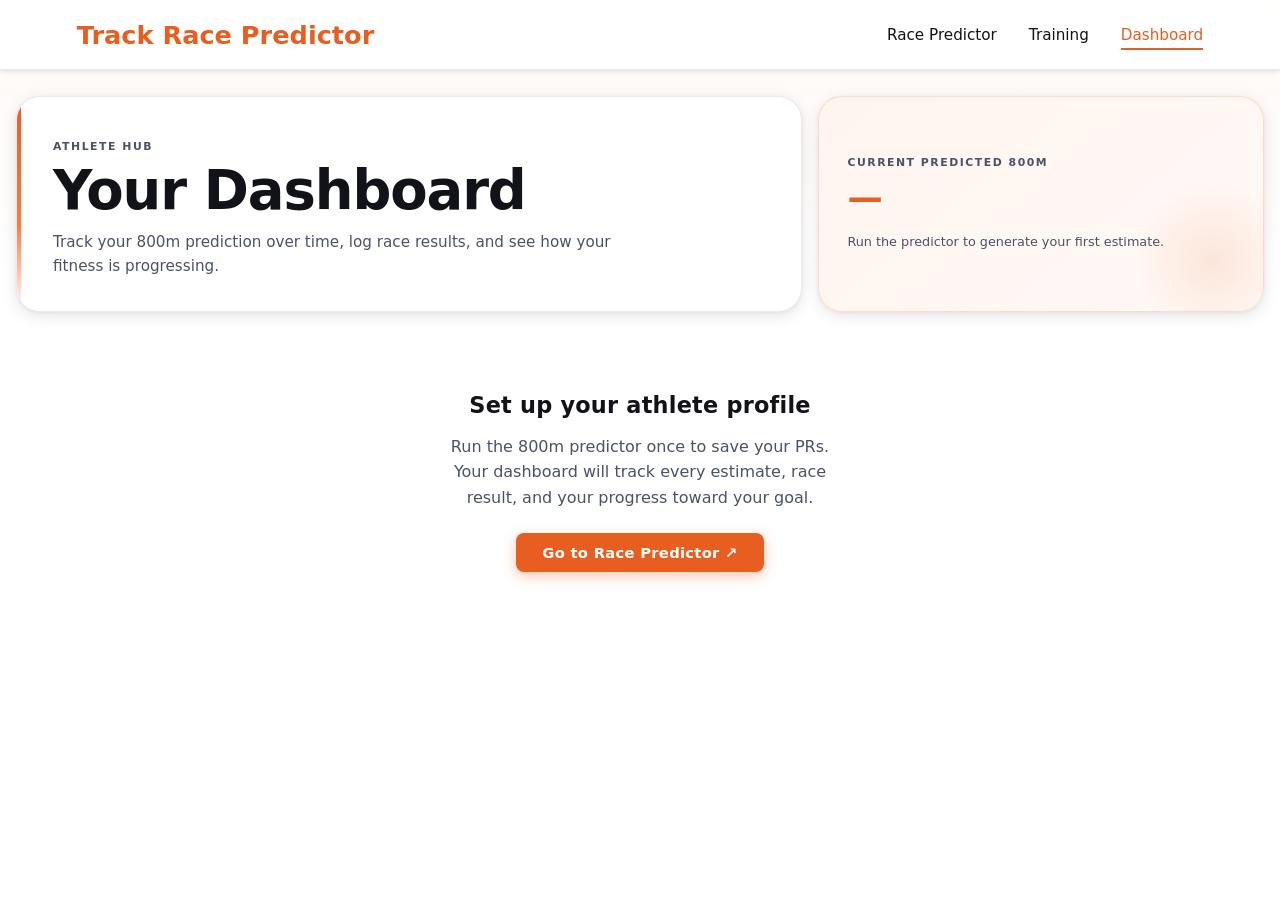
==== dashboard.html @ c1fa745e "Rename dashbord.html to dashboard.html" ====
<!DOCTYPE html>
<html lang="en">
<head>
<meta charset="UTF-8">
<meta name="viewport" content="width=device-width, initial-scale=1.0">
<title>Dashboard — 800m Time Calculator</title>
<link rel="stylesheet" href="styles.css">
<link rel="icon" type="image/png" href="800timecalcfavicon.png">
<script defer src="/_vercel/insights/script.js"></script>
<style>
/* ── Dashboard layout ──────────────────────────────────── */
.dash-grid {
  display: grid;
  grid-template-columns: 1fr 1fr;
  grid-template-rows: auto;
  gap: 16px;
}

.dash-profile-card { grid-column: 1; grid-row: 1; }
.dash-goal-card    { grid-column: 2; grid-row: 1; }
.dash-history-card { grid-column: 1 / -1; grid-row: 2; }
.dash-racelog-card { grid-column: 1 / -1; grid-row: 3; }

@media (max-width: 1100px) {
  .dash-grid { grid-template-columns: 1fr; }
  .dash-profile-card, .dash-goal-card,
  .dash-history-card, .dash-racelog-card {
    grid-column: 1; grid-row: auto;
  }
}

@media (max-width: 640px) {
  .log-form   { grid-template-columns: 1fr; }
  .pr-row     { gap: 8px; }
  .pr-chip    { min-width: 70px; flex: 1 1 calc(50% - 4px); }
}

/* ── Profile chips ─────────────────────────────────────── */
.pr-row {
  display: flex;
  gap: 10px;
  margin-top: 12px;
  flex-wrap: wrap;
}
.pr-chip {
  background: var(--bg-surface);
  border: 1px solid var(--line);
  border-radius: var(--radius-sm);
  padding: 8px 14px;
  display: flex;
  flex-direction: column;
  gap: 2px;
  min-width: 90px;
}
.pr-chip span   { font-size: 0.72rem; color: var(--text-secondary); letter-spacing: 0.04em; text-transform: uppercase; }
.pr-chip strong { font-size: 1.05rem; color: var(--text); letter-spacing: -0.01em; }

/* ── SRR bar ────────────────────────────────────────────── */
.srr-wrap {
  margin-top: 16px;
  padding-top: 14px;
  border-top: 1px solid var(--line);
}
.srr-label-row {
  display: flex;
  justify-content: space-between;
  font-size: 0.72rem;
  color: var(--text-secondary);
  margin-bottom: 6px;
}
.srr-track {
  height: 8px;
  border-radius: 4px;
  background: var(--bg-surface);
  border: 1px solid var(--line);
  position: relative;
  overflow: visible;
}
.srr-dot {
  position: absolute;
  top: 50%;
  transform: translate(-50%, -50%);
  width: 14px;
  height: 14px;
  border-radius: 50%;
  background: var(--accent);
  border: 2px solid #fff;
  box-shadow: 0 0 6px rgba(232,93,32,0.5);
}
.srr-value { margin-top: 8px; font-size: 0.82rem; color: var(--text-secondary); }
.srr-value strong { color: var(--text); }

.band-badge {
  display: inline-block;
  margin-top: 10px;
  padding: 3px 10px;
  border-radius: 20px;
  font-size: 0.73rem;
  font-weight: 700;
  letter-spacing: 0.04em;
}
.band-A { background: rgba(100,200,120,0.15); color: #2d8a4e; border: 1px solid rgba(100,200,120,0.3); }
.band-B { background: rgba(232,93,32,0.12);  color: var(--accent); border: 1px solid rgba(232,93,32,0.25); }
.band-C { background: rgba(100,140,220,0.12); color: #3a6fcf; border: 1px solid rgba(100,140,220,0.25); }
.band-D { background: rgba(160,160,160,0.12); color: #666; border: 1px solid rgba(160,160,160,0.25); }

/* ── Goal card ─────────────────────────────────────────── */
.goal-form { display: flex; gap: 8px; margin-top: 12px; }
.goal-form input {
  flex: 1;
  padding: 9px 12px;
  border: 1px solid var(--line);
  border-radius: var(--radius-sm);
  font-size: 0.92rem;
  font-family: inherit;
  background: var(--bg-surface);
  color: var(--text);
  transition: border-color 150ms;
}
.goal-form input:focus { outline: none; border-color: var(--accent); }

.goal-gap { margin-top: 14px; font-size: 0.88rem; color: var(--text-secondary); }
.goal-gap strong { color: var(--text); font-size: 1.05rem; }

.goal-progress-wrap {
  margin-top: 12px;
  height: 8px;
  background: var(--bg-surface);
  border: 1px solid var(--line);
  border-radius: 4px;
  overflow: hidden;
}
.goal-progress-bar {
  height: 100%;
  background: linear-gradient(90deg, var(--accent), #ffab5e);
  border-radius: 4px;
  transition: width 0.5s ease;
}
.goal-note { margin-top: 7px; font-size: 0.73rem; color: var(--text-secondary); }

/* ── History chart ─────────────────────────────────────── */
.chart-svg { width: 100%; height: auto; display: block; }
.chart-empty {
  text-align: center;
  padding: 40px 20px;
  color: var(--text-secondary);
  font-size: 0.88rem;
}
.chart-empty a { color: var(--accent); text-decoration: none; }
.chart-empty a:hover { text-decoration: underline; }

/* ── Race log ──────────────────────────────────────────── */
.log-form {
  display: grid;
  grid-template-columns: 1fr 1fr 1fr auto;
  gap: 8px;
  margin-bottom: 16px;
  align-items: end;
}
.log-form label {
  display: flex;
  flex-direction: column;
  gap: 4px;
  font-size: 0.8rem;
  color: var(--text-secondary);
}
.log-form input {
  padding: 9px 10px;
  border: 1px solid var(--line);
  border-radius: var(--radius-sm);
  font-size: 0.88rem;
  font-family: inherit;
  background: var(--bg-surface);
  color: var(--text);
  transition: border-color 150ms;
}
.log-form input:focus { outline: none; border-color: var(--accent); }

.log-add-btn {
  padding: 9px 16px;
  background: var(--accent);
  color: #fff;
  border: none;
  border-radius: var(--radius-sm);
  font-size: 0.88rem;
  font-weight: 600;
  cursor: pointer;
  white-space: nowrap;
  transition: background 150ms;
  align-self: end;
}
.log-add-btn:hover { background: var(--accent-light); }

.delta-pos { color: #e85d20; font-weight: 600; }
.delta-neg { color: #2d8a4e; font-weight: 600; }
.log-del-btn {
  background: none;
  border: none;
  color: var(--text-secondary);
  cursor: pointer;
  font-size: 0.9rem;
  padding: 2px 6px;
  border-radius: 4px;
  transition: background 120ms, color 120ms;
}
.log-del-btn:hover { background: rgba(200,0,0,0.08); color: #c0392b; }

/* ── Empty / first-visit state ─────────────────────────── */
.dash-empty {
  text-align: center;
  padding: 60px 20px;
  color: var(--text-secondary);
  grid-column: 1 / -1;
}
.dash-empty h2 { font-size: 1.4rem; margin-bottom: 10px; color: var(--text); }
.dash-empty p  { margin-bottom: 22px; max-width: 380px; margin-left: auto; margin-right: auto; line-height: 1.6; }
.dash-empty a.primary-btn {
  display: inline-block;
  text-decoration: none;
  padding: 11px 26px;
  background: var(--accent);
  color: #fff;
  border-radius: var(--radius-sm);
  font-weight: 700;
  font-size: 0.92rem;
  transition: background 150ms;
}
.dash-empty a.primary-btn:hover { background: var(--accent-light); }
</style>
</head>

<body>
<header class="header">
  <a href="index.html" class="logo">Track Race Predictor</a>
  <nav class="navbar">
    <a href="index.html">Race Predictor</a>
    <a href="training.html">Training</a>
    <a href="dashboard.html" class="active">Dashboard</a>
  </nav>
</header>

<div class="page-shell">

<header class="hero">
  <div class="hero-copy">
    <p class="eyebrow">Athlete Hub</p>
    <h1>Your Dashboard</h1>
    <p class="hero-subtitle">
      Track your 800m prediction over time, log race results, and see how your fitness is progressing.
    </p>
  </div>
  <div class="hero-stat-card">
    <span class="stat-label">Current Predicted 800m</span>
    <strong id="heroLatest">—</strong>
    <p id="heroSub" style="font-size:0.8rem;color:var(--text-secondary);margin:4px 0 0">
      Run the predictor to generate your first estimate.
    </p>
  </div>
</header>

<main id="dashMain" class="dash-grid">
  <!-- populated by JS -->
</main>

</div>

<script src="script.js"></script>
<script>
"use strict";

const BAND_META = {
  A: { label: "Band A — Elite",        desc: "Sub-2:00 range. National/international level.",   cls: "band-A" },
  B: { label: "Band B — Sub-Elite",    desc: "2:00–2:10 range. High-level collegiate or club.", cls: "band-B" },
  C: { label: "Band C — Competitive",  desc: "2:10–2:20 range. Strong club athlete.",           cls: "band-C" },
  D: { label: "Band D — Developing",   desc: "2:20+ range. Building aerobic base and speed.",  cls: "band-D" },
};

function loadStorage() {
  const safe = (key, fallback) => {
    try { return JSON.parse(localStorage.getItem(key)) ?? fallback; } catch (_) { return fallback; }
  };
  return {
    profile : safe("athleteProfile",    null),
    history : safe("predictionHistory", []),
    raceLog : safe("raceLog",           []),
    goal    : safe("athleteGoal",       null),
  };
}

function saveRaceLog(log) {
  try { localStorage.setItem("raceLog", JSON.stringify(log)); } catch (_) {}
}

function saveGoal(goal) {
  try { localStorage.setItem("athleteGoal", JSON.stringify(goal)); } catch (_) {}
}

function fmtTime(sec) {
  if (!sec || isNaN(sec)) return "—";
  const m = Math.floor(sec / 60);
  const s = (sec % 60).toFixed(2).padStart(5, "0");
  return `${m}:${s}`;
}

function fmtDate(ts) {
  return new Date(ts).toLocaleDateString(undefined, { month: "short", day: "numeric", year: "numeric" });
}

function parseTimeStr(str) {
  if (!str || !str.trim()) return null;
  const parts = str.trim().split(":");
  const t = parts.length === 2 ? Number(parts[0]) * 60 + Number(parts[1]) : Number(str);
  return isNaN(t) || t <= 0 ? null : t;
}

/* ── Hero ──────────────────────────────────────────────── */
function renderHero(history) {
  const heroLatest = document.getElementById("heroLatest");
  const heroSub    = document.getElementById("heroSub");
  if (!history.length) return;
  const latest = history[history.length - 1];
  if (heroLatest) heroLatest.textContent = fmtTime(latest.predicted);
  if (heroSub) {
    const prev = history.length > 1 ? history[history.length - 2].predicted : null;
    if (prev) {
      const delta = latest.predicted - prev;
      const sign  = delta < 0 ? "▼" : "▲";
      const color = delta < 0 ? "#2d8a4e" : "#e85d20";
      heroSub.innerHTML = `<span style="color:${color}">${sign} ${Math.abs(delta).toFixed(2)}s vs previous estimate</span>`;
    } else {
      heroSub.textContent = `Last updated ${fmtDate(latest.date)}`;
    }
  }
}

/* ── Profile card ──────────────────────────────────────── */
function renderProfileCard(profile) {
  const profileNames = { speed: "Speed / Sprinter", balanced: "800m Specialist", endurance: "Miler / Endurance" };
  const srr = (profile.t400 && profile.t1600)
    ? ((400 / profile.t400) / (1600 / profile.t1600)).toFixed(3)
    : null;
  const h  = JSON.parse(localStorage.getItem("predictionHistory") || "[]");
  const bm = h.length ? BAND_META[h[h.length - 1].band] : null;

  const srrNum   = srr ? parseFloat(srr) : null;
  const srrPct   = srrNum ? Math.max(0, Math.min(100, (srrNum - 1.30) / 0.40 * 100)) : 50;
  const srrInterp = srrNum
    ? srrNum >= 1.58
      ? "Speed-dominant — more aerobic work will unlock your 800m ceiling."
      : srrNum <= 1.47
        ? "Aerobic-dominant — focused speed work at R-pace will sharpen your kick."
        : "Well-balanced 800m profile — maintain both systems."
    : "";

  return `
  <div class="card dash-profile-card">
    <div class="section-heading">
      <h2>Athlete Profile</h2>
      <a href="index.html" style="font-size:0.78rem;color:var(--accent);text-decoration:none;margin-left:auto">Update PRs ↗</a>
    </div>
    <div class="pr-row">
      <div class="pr-chip"><span>400m PR</span><strong>${profile.t400 ? fmtTime(profile.t400) : "—"}</strong></div>
      <div class="pr-chip"><span>1600m PR</span><strong>${profile.t1600 ? fmtTime(profile.t1600) : "—"}</strong></div>
      <div class="pr-chip"><span>800m PR</span><strong>${profile.t800 ? fmtTime(profile.t800) : "—"}</strong></div>
      <div class="pr-chip"><span>Profile</span><strong style="font-size:0.82rem">${profileNames[profile.profile] ?? "—"}</strong></div>
    </div>
    ${srr ? `
    <div class="srr-wrap">
      <div class="srr-label-row">
        <span>Sprinter (1.30)</span>
        <span>SRR: ${srr}</span>
        <span>Miler (1.70)</span>
      </div>
      <div class="srr-track"><div class="srr-dot" style="left:${srrPct.toFixed(1)}%"></div></div>
      <p class="srr-value">${srrInterp}</p>
    </div>` : ""}
    ${bm ? `<span class="band-badge ${bm.cls}">${bm.label}</span>
            <span style="font-size:0.78rem;color:var(--text-secondary);margin-left:8px">${bm.desc}</span>` : ""}
  </div>`;
}

/* ── Goal card ─────────────────────────────────────────── */
function renderGoalCard(goal, history) {
  const latestPred = history.length ? history[history.length - 1].predicted : null;
  const firstPred  = history.length > 1 ? history[0].predicted : latestPred;
  const goalSec    = goal ? goal.goalTime : null;

  let progressPct = 0;
  let gapStr = "";
  if (goalSec && latestPred) {
    const gap = latestPred - goalSec;
    gapStr = gap > 0
      ? `${gap.toFixed(2)}s above goal`
      : `${Math.abs(gap).toFixed(2)}s under goal — you're there!`;
    if (firstPred && firstPred > goalSec) {
      progressPct = Math.max(0, Math.min(100, (firstPred - latestPred) / (firstPred - goalSec) * 100));
    }
  }

  return `
  <div class="card dash-goal-card">
    <div class="section-heading"><h2>Goal Time</h2></div>
    <div class="goal-form">
      <input id="goalInput" type="text" placeholder="e.g. 1:55.0" value="${goalSec ? fmtTime(goalSec) : ""}">
      <button class="log-add-btn" id="goalSaveBtn">Save</button>
    </div>
    <div class="goal-gap">
      Gap: <strong>${goalSec && latestPred ? gapStr : "Set a goal to track your progress."}</strong>
    </div>
    ${goalSec && latestPred ? `
    <div class="goal-progress-wrap">
      <div class="goal-progress-bar" style="width:${progressPct.toFixed(1)}%"></div>
    </div>
    <p class="goal-note">${progressPct.toFixed(0)}% of the gap closed since first estimate.</p>` : ""}
  </div>`;
}

/* ── History chart ─────────────────────────────────────── */
function renderHistoryChart(history, goal) {
  if (!history.length) {
    return `
    <div class="card dash-history-card">
      <div class="section-heading"><h2>Prediction History</h2></div>
      <div class="chart-empty">
        No history yet. <a href="index.html">Run the predictor</a> to start tracking your progress.
      </div>
    </div>`;
  }

  const W = 620, H = 190, PX = 52, PY = 18, usableW = W - PX * 2, usableH = H - PY * 2;
  const vals   = history.map(h => h.predicted);
  const minVal = Math.min(...vals) - 2;
  const maxVal = Math.max(...vals) + 2;
  const range  = maxVal - minVal || 4;
  const goalSec = goal ? goal.goalTime : null;

  const cx = i => PX + usableW * (i / Math.max(history.length - 1, 1));
  const cy = v => PY + usableH - usableH * ((v - minVal) / range);

  const pts = history.map((h, i) => `${cx(i).toFixed(1)},${cy(h.predicted).toFixed(1)}`).join(" ");

  const areaPath = history.length > 1
    ? `M ${cx(0).toFixed(1)},${(PY + usableH).toFixed(1)} ` +
      history.map((h, i) => `L ${cx(i).toFixed(1)},${cy(h.predicted).toFixed(1)}`).join(" ") +
      ` L ${cx(history.length - 1).toFixed(1)},${(PY + usableH).toFixed(1)} Z`
    : "";

  const goalY = goalSec ? cy(goalSec) : null;
  const goalLine = goalY && goalY > PY && goalY < PY + usableH
    ? `<line x1="${PX}" y1="${goalY.toFixed(1)}" x2="${PX + usableW}" y2="${goalY.toFixed(1)}"
           stroke="rgba(100,200,120,0.65)" stroke-width="1.5" stroke-dasharray="6 4"/>
       <text x="${PX + usableW + 4}" y="${(goalY + 4).toFixed(1)}" font-size="9"
             fill="rgba(100,200,120,0.8)" font-family="Bahnschrift,sans-serif">Goal</text>`
    : "";

  const indices = [...new Set([0, Math.floor((history.length - 1) / 2), history.length - 1])];
  const xLabels = indices.map(i => `
    <text x="${cx(i).toFixed(1)}" y="${H - 2}" text-anchor="middle" font-size="8.5"
          fill="rgba(100,100,100,0.55)" font-family="sans-serif">${fmtDate(history[i].date)}</text>`).join("");

  const yLabels = [0, 0.5, 1].map(f => {
    const v = minVal + range * f;
    return `<text x="${PX - 4}" y="${(cy(v) + 3).toFixed(1)}" text-anchor="end" font-size="8.5"
                  fill="rgba(100,100,100,0.55)" font-family="sans-serif">${fmtTime(v)}</text>`;
  }).join("");

  const dots = history.map((h, i) => {
    const c = { A: "#2d8a4e", B: "#e85d20", C: "#3a6fcf", D: "#888" }[h.band] ?? "#e85d20";
    return `<circle cx="${cx(i).toFixed(1)}" cy="${cy(h.predicted).toFixed(1)}" r="5"
                    fill="${c}" stroke="#fff" stroke-width="1.5"/>`;
  }).join("");

  return `
  <div class="card dash-history-card">
    <div class="section-heading">
      <h2>Prediction History</h2>
      <span style="font-size:0.75rem;color:var(--text-secondary);margin-left:auto">
        ${history.length} estimate${history.length !== 1 ? "s" : ""}
      </span>
    </div>
    <svg class="chart-svg" viewBox="0 0 ${W} ${H}">
      <defs>
        <linearGradient id="histFill" x1="0%" y1="0%" x2="0%" y2="100%">
          <stop offset="0%"   stop-color="#e85d20" stop-opacity="0.18"/>
          <stop offset="100%" stop-color="#e85d20" stop-opacity="0.02"/>
        </linearGradient>
      </defs>
      ${yLabels}
      ${xLabels}
      ${areaPath ? `<path d="${areaPath}" fill="url(#histFill)"/>` : ""}
      <polyline points="${pts}" fill="none" stroke="var(--accent)" stroke-width="2.5" stroke-linejoin="round"/>
      ${goalLine}
      ${dots}
    </svg>
    <p style="font-size:0.74rem;color:var(--text-secondary);margin-top:6px">
      Dots colored by band:
      <span style="color:#2d8a4e">■ Elite</span>
      <span style="color:#e85d20;margin-left:6px">■ Sub-elite</span>
      <span style="color:#3a6fcf;margin-left:6px">■ Competitive</span>
      <span style="color:#888;margin-left:6px">■ Developing</span>
    </p>
  </div>`;
}

/* ── Race log ──────────────────────────────────────────── */
function renderRaceLog(raceLog, history) {
  const rows = [...raceLog].sort((a, b) => b.date - a.date).map(entry => {
    let delta = null;
    if (history.length) {
      const closest = history.reduce((best, h) =>
        Math.abs(h.date - entry.date) < Math.abs(best.date - entry.date) ? h : best
      );
      if (Math.abs(closest.date - entry.date) < 30 * 24 * 3600 * 1000) {
        delta = entry.time - closest.predicted;
      }
    }
    const origIdx  = raceLog.indexOf(entry);
    const deltaStr = delta !== null
      ? `<span class="${delta > 0 ? "delta-pos" : "delta-neg"}">${delta > 0 ? "+" : ""}${delta.toFixed(2)}s</span>`
      : "—";
    return `<tr>
      <td>${fmtDate(entry.date)}</td>
      <td>${fmtTime(entry.time)}</td>
      <td>${entry.venue || "—"}</td>
      <td>${deltaStr}</td>
      <td><button class="log-del-btn" data-idx="${origIdx}" title="Delete entry">✕</button></td>
    </tr>`;
  }).join("");

  return `
  <div class="card dash-racelog-card">
    <div class="section-heading"><h2>Race Log</h2></div>
    <div class="log-form">
      <label>Date<input id="logDate" type="date" value="${new Date().toISOString().slice(0,10)}"></label>
      <label>Finish Time<input id="logTime" type="text" placeholder="e.g. 1:58.4"></label>
      <label>Venue / Meet<input id="logVenue" type="text" placeholder="optional"></label>
      <button class="log-add-btn" id="logAddBtn">+ Add Race</button>
    </div>
    <div class="table-inner">
      <table>
        <thead><tr><th>Date</th><th>Time</th><th>Venue</th><th>vs Prediction</th><th></th></tr></thead>
        <tbody id="logBody">
          ${rows || `<tr><td colspan="5" style="text-align:center;padding:18px;color:var(--text-secondary);font-size:0.88rem">No races logged yet — add your first result above.</td></tr>`}
        </tbody>
      </table>
    </div>
    <p style="font-size:0.74rem;color:var(--text-secondary);margin-top:10px">
      "vs Prediction" compares your actual finish to the nearest saved estimate within 30 days.
      <span style="color:#2d8a4e">Green = faster</span> than predicted,
      <span style="color:#e85d20">orange = slower</span>.
    </p>
  </div>`;
}

/* ── Main render ───────────────────────────────────────── */
function renderDashboard() {
  const { profile, history, raceLog, goal } = loadStorage();
  const main = document.getElementById("dashMain");
  if (!main) return;

  if (!profile && !history.length) {
    main.innerHTML = `
      <div class="dash-empty">
        <h2>Set up your athlete profile</h2>
        <p>Run the 800m predictor once to save your PRs. Your dashboard will track every estimate, race result, and your progress toward your goal.</p>
        <a href="index.html" class="primary-btn">Go to Race Predictor ↗</a>
      </div>`;
    return;
  }

  renderHero(history);

  const parts = [];
  if (profile) parts.push(renderProfileCard(profile));
  parts.push(renderGoalCard(goal, history));
  parts.push(renderHistoryChart(history, goal));
  parts.push(renderRaceLog(raceLog, history));
  main.innerHTML = parts.join("");

  document.getElementById("goalSaveBtn")?.addEventListener("click", () => {
    const t = parseTimeStr(document.getElementById("goalInput")?.value);
    if (!t || t < 60 || t > 400) { alert("Enter a valid goal time, e.g. 1:55.0"); return; }
    saveGoal({ goalTime: t, setAt: Date.now() });
    renderDashboard();
  });

  document.getElementById("logAddBtn")?.addEventListener("click", () => {
    const t = parseTimeStr(document.getElementById("logTime")?.value);
    if (!t || t < 60 || t > 400) { alert("Enter a valid finish time, e.g. 1:58.4"); return; }
    const { raceLog: log } = loadStorage();
    const dateStr = document.getElementById("logDate")?.value;
    log.push({
      date  : dateStr ? new Date(dateStr).getTime() : Date.now(),
      time  : t,
      venue : document.getElementById("logVenue")?.value?.trim() || "",
    });
    saveRaceLog(log);
    renderDashboard();
  });

  document.querySelectorAll(".log-del-btn").forEach(btn => {
    btn.addEventListener("click", () => {
      const { raceLog: log } = loadStorage();
      log.splice(parseInt(btn.dataset.idx, 10), 1);
      saveRaceLog(log);
      renderDashboard();
    });
  });
}

document.addEventListener("DOMContentLoaded", renderDashboard);
</script>
</body>
</html>
---- styles.css ----
/* ═══════════════════════════════════════════════════════════
   800m Race Strategy Simulator — styles.css
   White background · orange track · light fatigue graph
═══════════════════════════════════════════════════════════ */

:root {
  --bg-base:      #ffffff;
  --bg-surface:   #f8f8f8;
  --bg-raised:    #f2f3f5;
  --bg-elevated:  #eaedf0;

  --line:         rgba(0, 0, 0, 0.08);
  --line-strong:  rgba(0, 0, 0, 0.14);

  --text:           #111318;
  --text-secondary: #4a5266;
  --text-dim:       #8a93a8;

  --accent:       #e85d20;
  --accent-light: #ff7a40;
  --accent-glow:  rgba(232, 93, 32, 0.15);
  --accent-soft:  rgba(232, 93, 32, 0.08);

  /* Graph colours — kept as original teal/blue */
  --graph-teal:   #2ef2c1;
  --graph-blue:   #56a8ff;

  --accent-2:     #56a8ff;

  --positive:     #059669;
  --warning:      #d97706;
  --danger:       #dc2626;

  --shadow-sm:  0 1px 4px rgba(0,0,0,0.08), 0 2px 8px rgba(0,0,0,0.05);
  --shadow-md:  0 4px 16px rgba(0,0,0,0.10), 0 1px 4px rgba(0,0,0,0.06);
  --shadow-lg:  0 16px 48px rgba(0,0,0,0.14), 0 4px 12px rgba(0,0,0,0.08);

  --radius-xl: 24px;
  --radius-lg: 18px;
  --radius-md: 12px;
  --radius-sm: 8px;
}

* { box-sizing: border-box; }
html { scroll-behavior: smooth; }

/* ═══════════════════════════════════════
   NAVBAR
═══════════════════════════════════════ */

.header {
  position: fixed;
  top: 0;
  left: 0;
  width: 100%;
  padding: 1.2rem 6%;
  background: rgba(255, 255, 255, 0.9);
  backdrop-filter: blur(10px);
  border-bottom: 1px solid var(--line);
  box-shadow: var(--shadow-sm);

  display: flex;
  justify-content: space-between;
  align-items: center;

  z-index: 2000;
}

/* Logo */
.logo {
  font-size: 1.6rem;
  font-weight: 700;
  color: var(--accent);
  text-decoration: none;
  transition: 0.2s ease;
}

.logo:hover {
  color: var(--accent-light);
}

/* Nav links */
.navbar {
  display: flex;
  gap: 2rem;
}

.navbar a {
  color: var(--text);
  font-weight: 500;
  font-size: 0.95rem;
  text-decoration: none;
  position: relative;
  padding: 0.4rem 0;
  transition: 0.2s ease;
}

/* Underline animation */
.navbar a::after {
  content: '';
  position: absolute;
  bottom: 0;
  left: 0;
  width: 0;
  height: 2px;
  background: var(--accent);
  transition: width 0.25s ease;
}

.navbar a:hover::after,
.navbar a.active::after {
  width: 100%;
}

/* Active link */
.navbar a.active {
  color: var(--accent);
}

body {
  margin: 0;
  min-height: 100vh;
  font-family: "Aptos", "Segoe UI Variable", "Segoe UI", system-ui, sans-serif;
  color: var(--text);
  background: var(--bg-base);
}

body::before {
  content: "";
  position: fixed;
  top: 0; left: 0; right: 0;
  height: 280px;
  pointer-events: none;
  background: linear-gradient(180deg, rgba(232,93,32,0.04) 0%, transparent 100%);
  z-index: 0;
}

.page-shell {
  position: relative;
  z-index: 1;
  width: min(1320px, calc(100% - 32px));
  margin: 0 auto;
  padding: 6rem 0 60px;
}

/* ═══════════════════════════════════════
   TYPOGRAPHY
═══════════════════════════════════════ */
h1, h2, h3, h4 {
  font-family: "Bahnschrift", "Aptos", system-ui, sans-serif;
  font-weight: 600;
}

h1 {
  margin: 8px 0 12px;
  font-size: clamp(2rem, 4.5vw, 3.4rem);
  line-height: 1.0;
  letter-spacing: -0.02em;
  color: var(--text);
}

h2 { margin: 0; font-size: 1.05rem; letter-spacing: 0.01em; color: var(--text); }

.eyebrow,
.tile-label,
.stat-label,
.metric-pill span,
.lap-pill span {
  font-size: 0.68rem;
  font-weight: 600;
  text-transform: uppercase;
  letter-spacing: 0.14em;
  color: var(--text-secondary);
}

/* ═══════════════════════════════════════
   HERO
═══════════════════════════════════════ */
.hero {
  display: grid;
  grid-template-columns: 1.5fr 0.85fr;
  gap: 16px;
  align-items: stretch;
  margin-bottom: 20px;
}

.hero-copy,
.hero-stat-card,
.card {
  border: 1px solid var(--line);
  box-shadow: var(--shadow-md);
}

.hero-copy {
  padding: 32px 36px;
  border-radius: var(--radius-xl);
  background: var(--bg-base);
  position: relative;
  overflow: hidden;
}

.hero-copy::after {
  content: "";
  position: absolute;
  top: 0; left: 0;
  width: 4px; height: 100%;
  background: linear-gradient(180deg, var(--accent), var(--accent-light) 60%, transparent);
  border-radius: 4px 0 0 4px;
}

.hero-subtitle {
  margin: 0;
  color: var(--text-secondary);
  line-height: 1.6;
  font-size: 0.95rem;
  max-width: 560px;
}

.hero-stat-card {
  padding: 28px;
  border-radius: var(--radius-xl);
  background: linear-gradient(140deg, #fff5f0, #fff9f5);
  display: flex;
  flex-direction: column;
  justify-content: center;
  position: relative;
  overflow: hidden;
  border-color: rgba(232,93,32,0.18);
}

.hero-stat-card::before {
  content: "";
  position: absolute;
  bottom: -30px; right: -30px;
  width: 160px; height: 160px;
  border-radius: 50%;
  background: radial-gradient(circle, rgba(232,93,32,0.12), transparent 70%);
}

.hero-stat-card strong {
  font-size: 2.2rem;
  margin: 8px 0 10px;
  color: var(--accent);
  letter-spacing: -0.02em;
}

.hero-stat-card p {
  margin: 0;
  color: var(--text-secondary);
  font-size: 0.88rem;
  line-height: 1.5;
}

/* ═══════════════════════════════════════
   CARDS & LAYOUT GRID
═══════════════════════════════════════ */
.layout-grid {
  display: grid;
  grid-template-columns: 340px minmax(0, 1fr);
  grid-template-rows: auto auto auto;
  gap: 16px;
}

.card {
  border-radius: var(--radius-lg);
  background: var(--bg-base);
  padding: 42px;
}

.control-card { grid-column: 1; grid-row: 1; align-self: start; }
.sim-card     { grid-column: 2; grid-row: 1; }
.table-card   { grid-column: 1 / -1; grid-row: 2; }
.model-card   { grid-column: 1; grid-row: 3; }
.graph-card   { grid-column: 2; grid-row: 3; }

.section-heading {
  display: flex;
  align-items: center;
  gap: 10px;
  margin-bottom: 18px;
  padding-bottom: 14px;
  border-bottom: 1px solid var(--line);
}

.section-heading::before {
  content: "";
  display: block;
  width: 3px;
  height: 18px;
  border-radius: 2px;
  background: var(--accent);
  flex-shrink: 0;
}

/* ═══════════════════════════════════════
   FORM
═══════════════════════════════════════ */
.control-form { display: grid; gap: 13px; }

.field { display: grid; gap: 6px; }
.field span { font-size: 0.88rem; color: var(--text); font-weight: 500; }
.field em   { font-style: normal; color: var(--text-dim); font-size: 0.78em; font-weight: 400; }

input, select, button { font: inherit; }

input[type="text"],
select {
  width: 100%;
  border: 1px solid var(--line-strong);
  background: var(--bg-surface);
  color: var(--text);
  border-radius: var(--radius-sm);
  padding: 10px 13px;
  outline: none;
  transition: border-color 160ms, box-shadow 160ms;
  font-size: 0.92rem;
}

select option { background: var(--bg-base); color: var(--text); }

input[type="text"]:focus,
select:focus {
  border-color: var(--accent);
  box-shadow: 0 0 0 3px var(--accent-soft);
}

.button-row { display: flex; gap: 10px; margin-top: 6px; }

.primary-btn,
.ghost-btn {
  border: 0;
  border-radius: var(--radius-sm);
  padding: 11px 18px;
  cursor: pointer;
  font-weight: 600;
  font-size: 0.9rem;
  transition: transform 140ms, box-shadow 140ms;
}

.primary-btn {
  flex: 1;
  color: #fff;
  background: linear-gradient(135deg, var(--accent) 0%, var(--accent-light) 100%);
  box-shadow: 0 4px 14px rgba(232,93,32,0.35);
  letter-spacing: 0.02em;
}

.primary-btn:hover {
  transform: translateY(-1px);
  box-shadow: 0 6px 20px rgba(232,93,32,0.45);
}

.ghost-btn {
  min-width: 88px;
  color: var(--text-secondary);
  background: var(--bg-surface);
  border: 1px solid var(--line-strong);
}

.ghost-btn:hover {
  transform: translateY(-1px);
  color: var(--text);
  border-color: var(--accent);
  background: var(--accent-soft);
}

/* ═══════════════════════════════════════
   SIM METRICS
═══════════════════════════════════════ */
.sim-metrics {
  display: grid;
  grid-template-columns: repeat(4, minmax(0, 1fr));
  gap: 10px;
  margin-bottom: 14px;
}

.metric-pill {
  padding: 11px 13px;
  border-radius: var(--radius-md);
  background: var(--bg-surface);
  border: 1px solid var(--line);
}

.metric-pill strong {
  display: block;
  margin-top: 5px;
  font-size: 1.1rem;
  color: var(--text);
  letter-spacing: -0.01em;
}

/* ═══════════════════════════════════════
   TRACK — dark stadium backdrop
═══════════════════════════════════════ */
.track-wrap {
  position: relative;
  overflow: hidden;
  padding: 10px;
  border-radius: var(--radius-md);
  background: #ffffff;
  border: 1px solid rgba(200, 121, 60, 0.11);
  box-shadow: inset 0 1px 6px rgba(0,0,0,0.35), 0 4px 20px #c94a10(0,0,0,0.18);
}

.track-svg { width: 100%; height: auto; display: block; }

/* Dark stadium backdrop */
.track-backdrop { fill: #ffffff; }

/* Orange gradient lane */
.track-lane {
  fill: none;
  stroke: url(#trackGlow);
  stroke-width: 42;
  stroke-linecap: round;
  stroke-linejoin: round;
  opacity: 0.88;
  filter: drop-shadow(0 0 10px rgba(220,100,30,0.25));
}

/* Split markers */
.split-marker  { cursor: default; }
.split-label   { pointer-events: none; transition: opacity 200ms ease; }
.marker-group  { cursor: default; }
.marker-bg     { transition: opacity 200ms ease; }

/* Runner — white with deep orange stroke, legible on orange lane */
.runner-dot {
  fill: #ffffff;
  stroke: #c94a10;
  stroke-width: 4.5;
  filter: drop-shadow(0 0 8px rgba(200,70,16,0.7));
}

.runner-pulse {
  fill: none;
  stroke: rgba(200,80,20,0.30);
  stroke-width: 1.5;
}

/* ═══════════════════════════════════════
   LAP STRIP
═══════════════════════════════════════ */
.lap-strip {
  display: grid;
  grid-template-columns: repeat(3, 1fr);
  gap: 10px;
  margin-top: 12px;
}

.lap-pill {
  padding: 10px 13px;
  border-radius: var(--radius-sm);
  background: var(--bg-surface);
  border: 1px solid var(--line);
}

.lap-pill.accent {
  background: linear-gradient(135deg, #fff3ee, #fff8f4);
  border-color: rgba(232,93,32,0.25);
}

.lap-pill strong { display: block; margin-top: 4px; font-size: 1rem; color: var(--text); }

/* ═══════════════════════════════════════
   TABLE
═══════════════════════════════════════ */
.table-inner { overflow-x: auto; }

table { width: 100%; border-collapse: collapse; }

th, td {
  padding: 10px 12px;
  text-align: left;
  border-bottom: 1px solid var(--line);
  font-size: 0.87rem;
  white-space: nowrap;
}

th {
  color: var(--text-secondary);
  font-size: 0.72rem;
  font-weight: 600;
  text-transform: uppercase;
  letter-spacing: 0.1em;
  background: var(--bg-surface);
}

th:first-child { border-radius: var(--radius-sm) 0 0 0; }
th:last-child  { border-radius: 0 var(--radius-sm) 0 0; }

tbody tr { transition: background 120ms; }
tbody tr:hover { background: var(--bg-surface); }

tbody tr.active-row { background: rgba(232,93,32,0.05); }
tbody tr.lap-boundary td { border-bottom: 2px solid rgba(0,0,0,0.12); }

/* ═══════════════════════════════════════
   MODEL GRID
═══════════════════════════════════════ */
.model-grid {
  display: grid;
  grid-template-columns: repeat(2, 1fr);
  gap: 11px;
}

.model-tile {
  padding: 16px 15px 13px;
  border-radius: var(--radius-md);
  background: var(--bg-surface);
  border: 1px solid var(--line);
  cursor: pointer;
  display: flex;
  flex-direction: column;
  transition: border-color 160ms, background 160ms, transform 150ms, box-shadow 150ms;
}

.model-tile:hover {
  background: var(--bg-raised);
  border-color: rgba(232,93,32,0.35);
  transform: translateY(-2px);
  box-shadow: 0 6px 18px rgba(232,93,32,0.10);
}

.model-tile.accent {
  background: linear-gradient(140deg, #fff3ee, var(--bg-surface));
  border-color: rgba(232,93,32,0.22);
}

.model-tile.full {
  grid-column: 1 / -1;
}

.model-tile.accent:hover {
  background: linear-gradient(140deg, #ffe8dc, var(--bg-surface));
  border-color: rgba(232,93,32,0.45);
}

.model-tile strong {
  display: block;
  margin: 8px 0 3px;
  font-size: 1.3rem;
  color: var(--text);
  letter-spacing: -0.01em;
}

.ensemble-ci {
  margin: 0 0 3px;
  font-size: 0.85rem;
  color: rgba(232,93,32,0.80);
  font-family: "Courier New", monospace;
  font-weight: 600;
  letter-spacing: 0.02em;
}

.tile-hint {
  margin-top: auto;
  padding-top: 8px;
  font-size: 0.68rem;
  color: var(--text-dim);
  letter-spacing: 0.04em;
  transition: color 160ms;
}

.model-tile:hover .tile-hint { color: var(--accent); }

/* ═══════════════════════════════════════
   MODAL
═══════════════════════════════════════ */
.modal-overlay {
  position: fixed;
  inset: 0;
  z-index: 1000;
  display: flex;
  align-items: center;
  justify-content: center;
  background: rgba(0, 0, 0, 0.40);
  backdrop-filter: blur(6px);
  padding: 20px;
  opacity: 0;
  transition: opacity 220ms ease;
}

.modal-overlay.modal-visible { opacity: 1; }

.modal-box {
  width: min(620px, 100%);
  max-height: 84vh;
  overflow-y: auto;
  background: var(--bg-base);
  border: 1px solid var(--line-strong);
  border-radius: var(--radius-xl);
  padding: 26px 28px 30px;
  box-shadow: var(--shadow-lg);
  transform: translateY(14px);
  transition: transform 220ms ease;
}

.modal-overlay.modal-visible .modal-box { transform: translateY(0); }

.modal-header {
  display: flex;
  align-items: center;
  justify-content: space-between;
  gap: 16px;
  margin-bottom: 16px;
}

.modal-title {
  font-size: 1.3rem;
  margin: 0;
  color: var(--text);
  flex: 1;
}

.modal-close {
  flex-shrink: 0;
  background: var(--bg-surface);
  border: 1px solid var(--line-strong);
  border-radius: 50%;
  width: 30px; height: 30px;
  color: var(--text-secondary);
  font-size: 0.82rem;
  cursor: pointer;
  display: flex; align-items: center; justify-content: center;
  transition: background 140ms, color 140ms, border-color 140ms;
}

.modal-close:hover {
  background: var(--accent-soft);
  border-color: rgba(232,93,32,0.4);
  color: var(--accent);
}

.modal-formula {
  font-family: "Courier New", monospace;
  font-size: 0.82rem;
  color: var(--accent);
  background: var(--accent-soft);
  border: 1px solid rgba(232,93,32,0.18);
  border-radius: var(--radius-sm);
  padding: 10px 14px;
  margin: 0 0 18px;
  letter-spacing: 0.03em;
}

.modal-body {
  font-size: 0.9rem;
  color: var(--text-secondary);
  line-height: 1.72;
}

.modal-body ul { padding-left: 20px; margin: 10px 0; }
.modal-body li { margin-bottom: 6px; }
.modal-body strong { color: var(--text); font-family: "Bahnschrift", "Aptos", sans-serif; }
.modal-body em     { color: var(--accent); font-style: normal; }

/* ═══════════════════════════════════════
   FATIGUE GRAPH — light background
   Original teal/blue lines preserved
═══════════════════════════════════════ */
.fatigue-graph {
  width: 100%;
  height: auto;
  display: block;
  background: #f8fafa;
  border-radius: var(--radius-sm);
  border: 1px solid rgba(0,0,0,0.09);
}

.graph-grid-line { stroke: rgba(0,0,0,0.07); stroke-width: 1; }

/* Fatigue line: original teal */
.graph-line {
  fill: none;
  stroke: #2ef2c1;
  stroke-width: 2.5;
  stroke-linejoin: round;
  stroke-linecap: round;
}

/* Fatigue dots */
.graph-point { fill: #f8fafa; stroke: #2ef2c1; stroke-width: 2; }

.graph-legend {
  display: flex;
  gap: 18px;
  margin-top: 10px;
  font-size: 0.76rem;
  color: var(--text-secondary);
}

.legend-item { display: flex; align-items: center; gap: 6px; }

.accent-dot::before {
  content: "";
  display: inline-block;
  width: 9px; height: 9px;
  border-radius: 50%;
  background: #2ef2c1;
}

.accent2-dot::before {
  content: "";
  display: inline-block;
  width: 9px; height: 3px;
  border-radius: 2px;
  background: #56a8ff;
}

/* ═══════════════════════════════════════
   GRAPH TOOLTIP — light, matches graph
═══════════════════════════════════════ */
.graph-tooltip {
  position: absolute;
  pointer-events: none;
  background: #ffffff;
  border: 1px solid var(--line-strong);
  border-radius: var(--radius-md);
  padding: 10px 14px;
  font-size: 0.8rem;
  color: var(--text);
  white-space: nowrap;
  opacity: 0;
  transform: translateY(4px);
  transition: opacity 130ms ease, transform 130ms ease;
  z-index: 100;
  display: flex;
  flex-direction: column;
  gap: 4px;
  box-shadow: var(--shadow-md);
}

.graph-tooltip.tt-visible { opacity: 1; transform: translateY(0); }

.tt-dist {
  font-size: 0.72rem;
  font-weight: 600;
  color: var(--accent);
  text-transform: uppercase;
  letter-spacing: 0.1em;
  margin-bottom: 2px;
}

.tt-row {
  display: flex;
  gap: 14px;
  justify-content: space-between;
  color: var(--text-secondary);
}

.tt-row strong {
  color: var(--text);
  font-family: "Bahnschrift", sans-serif;
}

/* ═══════════════════════════════════════
   STRATEGY COLOUR THEMES (light-mode safe)
═══════════════════════════════════════ */
body[data-strategy="even"] {
  --accent:      #3b6fe8;
  --accent-light: #6090ff;
  --accent-soft: rgba(59,111,232,0.08);
}
body[data-strategy="negative"] {
  --accent:      #e85d20;
  --accent-light: #ff7a40;
  --accent-soft: rgba(232,93,32,0.08);
}
body[data-strategy="frontLoaded"] {
  --accent:      #c9820a;
  --accent-light: #e8960f;
  --accent-soft: rgba(201,130,10,0.08);
}
body[data-strategy="sitAndKick"] {
  --accent:      #16a34a;
  --accent-light: #22c55e;
  --accent-soft: rgba(22,163,74,0.08);
}

/* ═══════════════════════════════════════
   DISCLAIMER FOOTER
═══════════════════════════════════════ */
.disclaimer {
  margin-top: 48px;
  border-top: 1px solid var(--line);
  padding-top: 32px;
}

.disclaimer-inner { max-width: 100%; }

.disclaimer-grid {
  display: grid;
  grid-template-columns: repeat(2, 1fr);
  gap: 24px 36px;
  margin-bottom: 28px;
}

.disc-block h4 {
  font-size: 0.72rem;
  font-weight: 600;
  text-transform: uppercase;
  letter-spacing: 0.12em;
  color: var(--text-secondary);
  margin: 0 0 8px;
}

.disc-block p {
  font-size: 0.76rem;
  color: var(--text-dim);
  line-height: 1.68;
  margin: 0;
}

.disc-block p strong { font-weight: 600; color: var(--text-secondary); font-family: inherit; }
.disc-block p em     { font-style: italic; }

.disc-bottom {
  border-top: 1px solid var(--line);
  padding-top: 18px;
  display: flex;
  flex-direction: column;
  gap: 5px;
}

.disc-bottom p {
  font-size: 0.72rem;
  color: var(--text-dim);
  margin: 0;
  line-height: 1.5;
}

.disc-refs {
  font-family: "Courier New", monospace;
  font-size: 0.67rem !important;
  opacity: 0.55;
  letter-spacing: 0.02em;
}

/* ═══════════════════════════════════════
   RESPONSIVE
═══════════════════════════════════════ */
@media (max-width: 1100px) {
  .hero { grid-template-columns: 1fr; }
  .layout-grid { grid-template-columns: 1fr; }
  .control-card, .sim-card, .table-card, .model-card, .graph-card {
    grid-column: 1; grid-row: auto;
  }
}

@media (max-width: 860px) {
  .disclaimer-grid { grid-template-columns: 1fr; gap: 20px; }
}

@media (max-width: 640px) {
  .page-shell      { width: calc(100% - 20px); padding-top: 20px; }
  .hero-copy, .hero-stat-card, .card { padding: 18px; }
  .button-row      { flex-direction: column; }
  .sim-metrics     { grid-template-columns: repeat(2, 1fr); }
  .lap-strip       { grid-template-columns: 1fr; }
  .model-grid      { grid-template-columns: 1fr; }
  h1               { font-size: 2rem; }
}
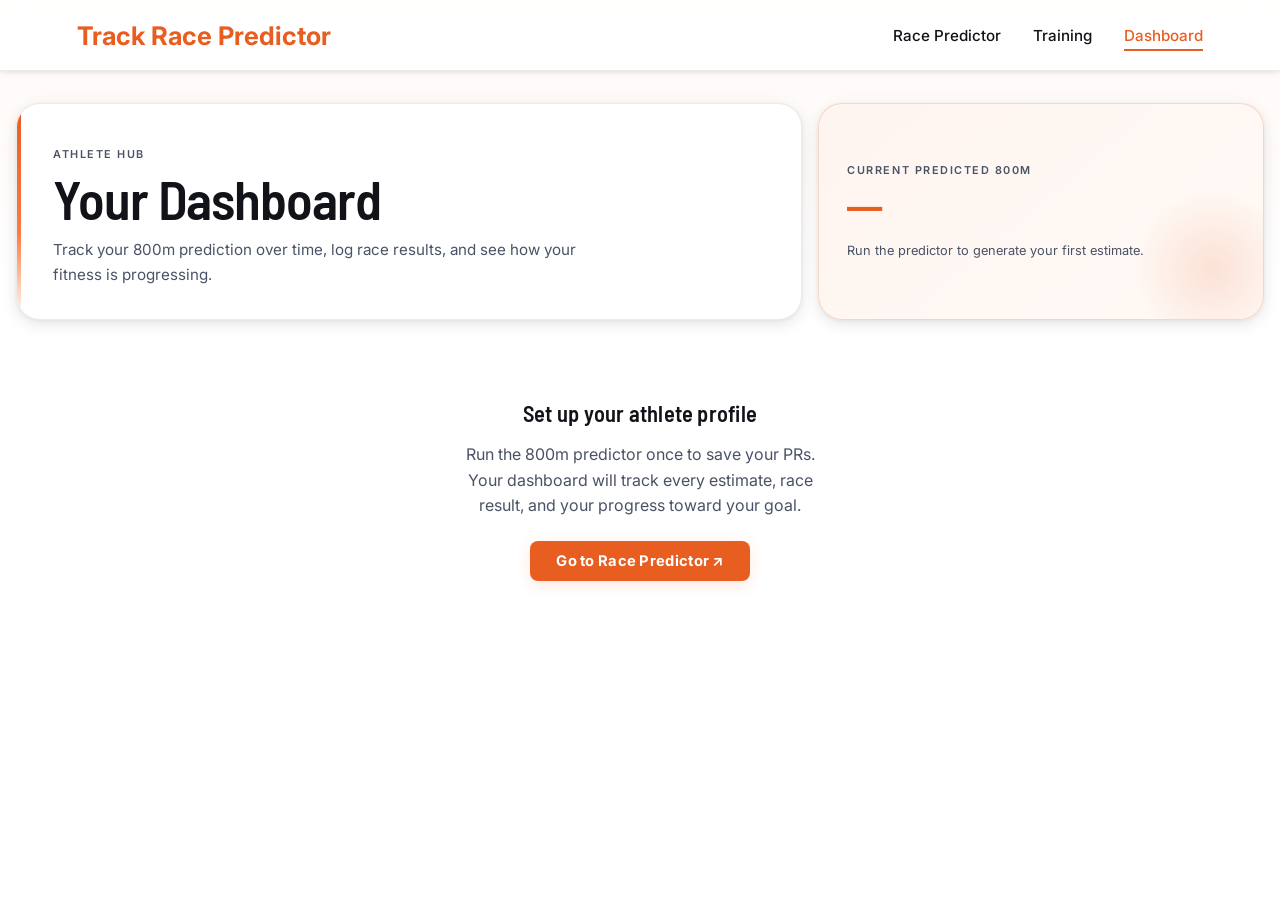
==== commit 59cb12f2: "Audit fixes, UX/functionality/perf upgrades Major bug fixes - Sticky header (was fixed) so the hero " ====
--- a/dashboard.html
+++ b/dashboard.html
@@ -4,229 +4,19 @@
 <meta charset="UTF-8">
 <meta name="viewport" content="width=device-width, initial-scale=1.0">
 <title>Dashboard — 800m Time Calculator</title>
+<meta name="description" content="Track your 800m prediction over time, log race results and measure progress toward your goal time.">
+<meta name="theme-color" content="#e85d20">
+<link rel="preload" href="styles.css" as="style">
+<link rel="preconnect" href="https://fonts.googleapis.com">
+<link rel="preconnect" href="https://fonts.gstatic.com" crossorigin>
+<link rel="stylesheet" href="https://fonts.googleapis.com/css2?family=Inter:wght@400;500;600;700&family=Barlow+Semi+Condensed:wght@600;700&display=swap">
 <link rel="stylesheet" href="styles.css">
-<link rel="icon" type="image/png" href="800timecalcfavicon.png">
+<link rel="stylesheet" href="dashboard.css">
+<link rel="icon" type="image/png" sizes="64x64" href="favicon.png">
+<link rel="apple-touch-icon" href="apple-touch-icon.png">
+<script defer src="models.js"></script>
+<script defer src="dashboard.js"></script>
 <script defer src="/_vercel/insights/script.js"></script>
-<style>
-/* ── Dashboard layout ──────────────────────────────────── */
-.dash-grid {
-  display: grid;
-  grid-template-columns: 1fr 1fr;
-  grid-template-rows: auto;
-  gap: 16px;
-}
-
-.dash-profile-card { grid-column: 1; grid-row: 1; }
-.dash-goal-card    { grid-column: 2; grid-row: 1; }
-.dash-history-card { grid-column: 1 / -1; grid-row: 2; }
-.dash-racelog-card { grid-column: 1 / -1; grid-row: 3; }
-
-@media (max-width: 1100px) {
-  .dash-grid { grid-template-columns: 1fr; }
-  .dash-profile-card, .dash-goal-card,
-  .dash-history-card, .dash-racelog-card {
-    grid-column: 1; grid-row: auto;
-  }
-}
-
-@media (max-width: 640px) {
-  .log-form   { grid-template-columns: 1fr; }
-  .pr-row     { gap: 8px; }
-  .pr-chip    { min-width: 70px; flex: 1 1 calc(50% - 4px); }
-}
-
-/* ── Profile chips ─────────────────────────────────────── */
-.pr-row {
-  display: flex;
-  gap: 10px;
-  margin-top: 12px;
-  flex-wrap: wrap;
-}
-.pr-chip {
-  background: var(--bg-surface);
-  border: 1px solid var(--line);
-  border-radius: var(--radius-sm);
-  padding: 8px 14px;
-  display: flex;
-  flex-direction: column;
-  gap: 2px;
-  min-width: 90px;
-}
-.pr-chip span   { font-size: 0.72rem; color: var(--text-secondary); letter-spacing: 0.04em; text-transform: uppercase; }
-.pr-chip strong { font-size: 1.05rem; color: var(--text); letter-spacing: -0.01em; }
-
-/* ── SRR bar ────────────────────────────────────────────── */
-.srr-wrap {
-  margin-top: 16px;
-  padding-top: 14px;
-  border-top: 1px solid var(--line);
-}
-.srr-label-row {
-  display: flex;
-  justify-content: space-between;
-  font-size: 0.72rem;
-  color: var(--text-secondary);
-  margin-bottom: 6px;
-}
-.srr-track {
-  height: 8px;
-  border-radius: 4px;
-  background: var(--bg-surface);
-  border: 1px solid var(--line);
-  position: relative;
-  overflow: visible;
-}
-.srr-dot {
-  position: absolute;
-  top: 50%;
-  transform: translate(-50%, -50%);
-  width: 14px;
-  height: 14px;
-  border-radius: 50%;
-  background: var(--accent);
-  border: 2px solid #fff;
-  box-shadow: 0 0 6px rgba(232,93,32,0.5);
-}
-.srr-value { margin-top: 8px; font-size: 0.82rem; color: var(--text-secondary); }
-.srr-value strong { color: var(--text); }
-
-.band-badge {
-  display: inline-block;
-  margin-top: 10px;
-  padding: 3px 10px;
-  border-radius: 20px;
-  font-size: 0.73rem;
-  font-weight: 700;
-  letter-spacing: 0.04em;
-}
-.band-A { background: rgba(100,200,120,0.15); color: #2d8a4e; border: 1px solid rgba(100,200,120,0.3); }
-.band-B { background: rgba(232,93,32,0.12);  color: var(--accent); border: 1px solid rgba(232,93,32,0.25); }
-.band-C { background: rgba(100,140,220,0.12); color: #3a6fcf; border: 1px solid rgba(100,140,220,0.25); }
-.band-D { background: rgba(160,160,160,0.12); color: #666; border: 1px solid rgba(160,160,160,0.25); }
-
-/* ── Goal card ─────────────────────────────────────────── */
-.goal-form { display: flex; gap: 8px; margin-top: 12px; }
-.goal-form input {
-  flex: 1;
-  padding: 9px 12px;
-  border: 1px solid var(--line);
-  border-radius: var(--radius-sm);
-  font-size: 0.92rem;
-  font-family: inherit;
-  background: var(--bg-surface);
-  color: var(--text);
-  transition: border-color 150ms;
-}
-.goal-form input:focus { outline: none; border-color: var(--accent); }
-
-.goal-gap { margin-top: 14px; font-size: 0.88rem; color: var(--text-secondary); }
-.goal-gap strong { color: var(--text); font-size: 1.05rem; }
-
-.goal-progress-wrap {
-  margin-top: 12px;
-  height: 8px;
-  background: var(--bg-surface);
-  border: 1px solid var(--line);
-  border-radius: 4px;
-  overflow: hidden;
-}
-.goal-progress-bar {
-  height: 100%;
-  background: linear-gradient(90deg, var(--accent), #ffab5e);
-  border-radius: 4px;
-  transition: width 0.5s ease;
-}
-.goal-note { margin-top: 7px; font-size: 0.73rem; color: var(--text-secondary); }
-
-/* ── History chart ─────────────────────────────────────── */
-.chart-svg { width: 100%; height: auto; display: block; }
-.chart-empty {
-  text-align: center;
-  padding: 40px 20px;
-  color: var(--text-secondary);
-  font-size: 0.88rem;
-}
-.chart-empty a { color: var(--accent); text-decoration: none; }
-.chart-empty a:hover { text-decoration: underline; }
-
-/* ── Race log ──────────────────────────────────────────── */
-.log-form {
-  display: grid;
-  grid-template-columns: 1fr 1fr 1fr auto;
-  gap: 8px;
-  margin-bottom: 16px;
-  align-items: end;
-}
-.log-form label {
-  display: flex;
-  flex-direction: column;
-  gap: 4px;
-  font-size: 0.8rem;
-  color: var(--text-secondary);
-}
-.log-form input {
-  padding: 9px 10px;
-  border: 1px solid var(--line);
-  border-radius: var(--radius-sm);
-  font-size: 0.88rem;
-  font-family: inherit;
-  background: var(--bg-surface);
-  color: var(--text);
-  transition: border-color 150ms;
-}
-.log-form input:focus { outline: none; border-color: var(--accent); }
-
-.log-add-btn {
-  padding: 9px 16px;
-  background: var(--accent);
-  color: #fff;
-  border: none;
-  border-radius: var(--radius-sm);
-  font-size: 0.88rem;
-  font-weight: 600;
-  cursor: pointer;
-  white-space: nowrap;
-  transition: background 150ms;
-  align-self: end;
-}
-.log-add-btn:hover { background: var(--accent-light); }
-
-.delta-pos { color: #e85d20; font-weight: 600; }
-.delta-neg { color: #2d8a4e; font-weight: 600; }
-.log-del-btn {
-  background: none;
-  border: none;
-  color: var(--text-secondary);
-  cursor: pointer;
-  font-size: 0.9rem;
-  padding: 2px 6px;
-  border-radius: 4px;
-  transition: background 120ms, color 120ms;
-}
-.log-del-btn:hover { background: rgba(200,0,0,0.08); color: #c0392b; }
-
-/* ── Empty / first-visit state ─────────────────────────── */
-.dash-empty {
-  text-align: center;
-  padding: 60px 20px;
-  color: var(--text-secondary);
-  grid-column: 1 / -1;
-}
-.dash-empty h2 { font-size: 1.4rem; margin-bottom: 10px; color: var(--text); }
-.dash-empty p  { margin-bottom: 22px; max-width: 380px; margin-left: auto; margin-right: auto; line-height: 1.6; }
-.dash-empty a.primary-btn {
-  display: inline-block;
-  text-decoration: none;
-  padding: 11px 26px;
-  background: var(--accent);
-  color: #fff;
-  border-radius: var(--radius-sm);
-  font-weight: 700;
-  font-size: 0.92rem;
-  transition: background 150ms;
-}
-.dash-empty a.primary-btn:hover { background: var(--accent-light); }
-</style>
 </head>
 
 <body>
@@ -264,351 +54,5 @@
 
 </div>
 
-<script src="script.js"></script>
-<script>
-"use strict";
-
-const BAND_META = {
-  A: { label: "Band A — Elite",        desc: "Sub-2:00 range. National/international level.",   cls: "band-A" },
-  B: { label: "Band B — Sub-Elite",    desc: "2:00–2:10 range. High-level collegiate or club.", cls: "band-B" },
-  C: { label: "Band C — Competitive",  desc: "2:10–2:20 range. Strong club athlete.",           cls: "band-C" },
-  D: { label: "Band D — Developing",   desc: "2:20+ range. Building aerobic base and speed.",  cls: "band-D" },
-};
-
-function loadStorage() {
-  const safe = (key, fallback) => {
-    try { return JSON.parse(localStorage.getItem(key)) ?? fallback; } catch (_) { return fallback; }
-  };
-  return {
-    profile : safe("athleteProfile",    null),
-    history : safe("predictionHistory", []),
-    raceLog : safe("raceLog",           []),
-    goal    : safe("athleteGoal",       null),
-  };
-}
-
-function saveRaceLog(log) {
-  try { localStorage.setItem("raceLog", JSON.stringify(log)); } catch (_) {}
-}
-
-function saveGoal(goal) {
-  try { localStorage.setItem("athleteGoal", JSON.stringify(goal)); } catch (_) {}
-}
-
-function fmtTime(sec) {
-  if (!sec || isNaN(sec)) return "—";
-  const m = Math.floor(sec / 60);
-  const s = (sec % 60).toFixed(2).padStart(5, "0");
-  return `${m}:${s}`;
-}
-
-function fmtDate(ts) {
-  return new Date(ts).toLocaleDateString(undefined, { month: "short", day: "numeric", year: "numeric" });
-}
-
-function parseTimeStr(str) {
-  if (!str || !str.trim()) return null;
-  const parts = str.trim().split(":");
-  const t = parts.length === 2 ? Number(parts[0]) * 60 + Number(parts[1]) : Number(str);
-  return isNaN(t) || t <= 0 ? null : t;
-}
-
-/* ── Hero ──────────────────────────────────────────────── */
-function renderHero(history) {
-  const heroLatest = document.getElementById("heroLatest");
-  const heroSub    = document.getElementById("heroSub");
-  if (!history.length) return;
-  const latest = history[history.length - 1];
-  if (heroLatest) heroLatest.textContent = fmtTime(latest.predicted);
-  if (heroSub) {
-    const prev = history.length > 1 ? history[history.length - 2].predicted : null;
-    if (prev) {
-      const delta = latest.predicted - prev;
-      const sign  = delta < 0 ? "▼" : "▲";
-      const color = delta < 0 ? "#2d8a4e" : "#e85d20";
-      heroSub.innerHTML = `<span style="color:${color}">${sign} ${Math.abs(delta).toFixed(2)}s vs previous estimate</span>`;
-    } else {
-      heroSub.textContent = `Last updated ${fmtDate(latest.date)}`;
-    }
-  }
-}
-
-/* ── Profile card ──────────────────────────────────────── */
-function renderProfileCard(profile) {
-  const profileNames = { speed: "Speed / Sprinter", balanced: "800m Specialist", endurance: "Miler / Endurance" };
-  const srr = (profile.t400 && profile.t1600)
-    ? ((400 / profile.t400) / (1600 / profile.t1600)).toFixed(3)
-    : null;
-  const h  = JSON.parse(localStorage.getItem("predictionHistory") || "[]");
-  const bm = h.length ? BAND_META[h[h.length - 1].band] : null;
-
-  const srrNum   = srr ? parseFloat(srr) : null;
-  const srrPct   = srrNum ? Math.max(0, Math.min(100, (srrNum - 1.30) / 0.40 * 100)) : 50;
-  const srrInterp = srrNum
-    ? srrNum >= 1.58
-      ? "Speed-dominant — more aerobic work will unlock your 800m ceiling."
-      : srrNum <= 1.47
-        ? "Aerobic-dominant — focused speed work at R-pace will sharpen your kick."
-        : "Well-balanced 800m profile — maintain both systems."
-    : "";
-
-  return `
-  <div class="card dash-profile-card">
-    <div class="section-heading">
-      <h2>Athlete Profile</h2>
-      <a href="index.html" style="font-size:0.78rem;color:var(--accent);text-decoration:none;margin-left:auto">Update PRs ↗</a>
-    </div>
-    <div class="pr-row">
-      <div class="pr-chip"><span>400m PR</span><strong>${profile.t400 ? fmtTime(profile.t400) : "—"}</strong></div>
-      <div class="pr-chip"><span>1600m PR</span><strong>${profile.t1600 ? fmtTime(profile.t1600) : "—"}</strong></div>
-      <div class="pr-chip"><span>800m PR</span><strong>${profile.t800 ? fmtTime(profile.t800) : "—"}</strong></div>
-      <div class="pr-chip"><span>Profile</span><strong style="font-size:0.82rem">${profileNames[profile.profile] ?? "—"}</strong></div>
-    </div>
-    ${srr ? `
-    <div class="srr-wrap">
-      <div class="srr-label-row">
-        <span>Sprinter (1.30)</span>
-        <span>SRR: ${srr}</span>
-        <span>Miler (1.70)</span>
-      </div>
-      <div class="srr-track"><div class="srr-dot" style="left:${srrPct.toFixed(1)}%"></div></div>
-      <p class="srr-value">${srrInterp}</p>
-    </div>` : ""}
-    ${bm ? `<span class="band-badge ${bm.cls}">${bm.label}</span>
-            <span style="font-size:0.78rem;color:var(--text-secondary);margin-left:8px">${bm.desc}</span>` : ""}
-  </div>`;
-}
-
-/* ── Goal card ─────────────────────────────────────────── */
-function renderGoalCard(goal, history) {
-  const latestPred = history.length ? history[history.length - 1].predicted : null;
-  const firstPred  = history.length > 1 ? history[0].predicted : latestPred;
-  const goalSec    = goal ? goal.goalTime : null;
-
-  let progressPct = 0;
-  let gapStr = "";
-  if (goalSec && latestPred) {
-    const gap = latestPred - goalSec;
-    gapStr = gap > 0
-      ? `${gap.toFixed(2)}s above goal`
-      : `${Math.abs(gap).toFixed(2)}s under goal — you're there!`;
-    if (firstPred && firstPred > goalSec) {
-      progressPct = Math.max(0, Math.min(100, (firstPred - latestPred) / (firstPred - goalSec) * 100));
-    }
-  }
-
-  return `
-  <div class="card dash-goal-card">
-    <div class="section-heading"><h2>Goal Time</h2></div>
-    <div class="goal-form">
-      <input id="goalInput" type="text" placeholder="e.g. 1:55.0" value="${goalSec ? fmtTime(goalSec) : ""}">
-      <button class="log-add-btn" id="goalSaveBtn">Save</button>
-    </div>
-    <div class="goal-gap">
-      Gap: <strong>${goalSec && latestPred ? gapStr : "Set a goal to track your progress."}</strong>
-    </div>
-    ${goalSec && latestPred ? `
-    <div class="goal-progress-wrap">
-      <div class="goal-progress-bar" style="width:${progressPct.toFixed(1)}%"></div>
-    </div>
-    <p class="goal-note">${progressPct.toFixed(0)}% of the gap closed since first estimate.</p>` : ""}
-  </div>`;
-}
-
-/* ── History chart ─────────────────────────────────────── */
-function renderHistoryChart(history, goal) {
-  if (!history.length) {
-    return `
-    <div class="card dash-history-card">
-      <div class="section-heading"><h2>Prediction History</h2></div>
-      <div class="chart-empty">
-        No history yet. <a href="index.html">Run the predictor</a> to start tracking your progress.
-      </div>
-    </div>`;
-  }
-
-  const W = 620, H = 190, PX = 52, PY = 18, usableW = W - PX * 2, usableH = H - PY * 2;
-  const vals   = history.map(h => h.predicted);
-  const minVal = Math.min(...vals) - 2;
-  const maxVal = Math.max(...vals) + 2;
-  const range  = maxVal - minVal || 4;
-  const goalSec = goal ? goal.goalTime : null;
-
-  const cx = i => PX + usableW * (i / Math.max(history.length - 1, 1));
-  const cy = v => PY + usableH - usableH * ((v - minVal) / range);
-
-  const pts = history.map((h, i) => `${cx(i).toFixed(1)},${cy(h.predicted).toFixed(1)}`).join(" ");
-
-  const areaPath = history.length > 1
-    ? `M ${cx(0).toFixed(1)},${(PY + usableH).toFixed(1)} ` +
-      history.map((h, i) => `L ${cx(i).toFixed(1)},${cy(h.predicted).toFixed(1)}`).join(" ") +
-      ` L ${cx(history.length - 1).toFixed(1)},${(PY + usableH).toFixed(1)} Z`
-    : "";
-
-  const goalY = goalSec ? cy(goalSec) : null;
-  const goalLine = goalY && goalY > PY && goalY < PY + usableH
-    ? `<line x1="${PX}" y1="${goalY.toFixed(1)}" x2="${PX + usableW}" y2="${goalY.toFixed(1)}"
-           stroke="rgba(100,200,120,0.65)" stroke-width="1.5" stroke-dasharray="6 4"/>
-       <text x="${PX + usableW + 4}" y="${(goalY + 4).toFixed(1)}" font-size="9"
-             fill="rgba(100,200,120,0.8)" font-family="Bahnschrift,sans-serif">Goal</text>`
-    : "";
-
-  const indices = [...new Set([0, Math.floor((history.length - 1) / 2), history.length - 1])];
-  const xLabels = indices.map(i => `
-    <text x="${cx(i).toFixed(1)}" y="${H - 2}" text-anchor="middle" font-size="8.5"
-          fill="rgba(100,100,100,0.55)" font-family="sans-serif">${fmtDate(history[i].date)}</text>`).join("");
-
-  const yLabels = [0, 0.5, 1].map(f => {
-    const v = minVal + range * f;
-    return `<text x="${PX - 4}" y="${(cy(v) + 3).toFixed(1)}" text-anchor="end" font-size="8.5"
-                  fill="rgba(100,100,100,0.55)" font-family="sans-serif">${fmtTime(v)}</text>`;
-  }).join("");
-
-  const dots = history.map((h, i) => {
-    const c = { A: "#2d8a4e", B: "#e85d20", C: "#3a6fcf", D: "#888" }[h.band] ?? "#e85d20";
-    return `<circle cx="${cx(i).toFixed(1)}" cy="${cy(h.predicted).toFixed(1)}" r="5"
-                    fill="${c}" stroke="#fff" stroke-width="1.5"/>`;
-  }).join("");
-
-  return `
-  <div class="card dash-history-card">
-    <div class="section-heading">
-      <h2>Prediction History</h2>
-      <span style="font-size:0.75rem;color:var(--text-secondary);margin-left:auto">
-        ${history.length} estimate${history.length !== 1 ? "s" : ""}
-      </span>
-    </div>
-    <svg class="chart-svg" viewBox="0 0 ${W} ${H}">
-      <defs>
-        <linearGradient id="histFill" x1="0%" y1="0%" x2="0%" y2="100%">
-          <stop offset="0%"   stop-color="#e85d20" stop-opacity="0.18"/>
-          <stop offset="100%" stop-color="#e85d20" stop-opacity="0.02"/>
-        </linearGradient>
-      </defs>
-      ${yLabels}
-      ${xLabels}
-      ${areaPath ? `<path d="${areaPath}" fill="url(#histFill)"/>` : ""}
-      <polyline points="${pts}" fill="none" stroke="var(--accent)" stroke-width="2.5" stroke-linejoin="round"/>
-      ${goalLine}
-      ${dots}
-    </svg>
-    <p style="font-size:0.74rem;color:var(--text-secondary);margin-top:6px">
-      Dots colored by band:
-      <span style="color:#2d8a4e">■ Elite</span>
-      <span style="color:#e85d20;margin-left:6px">■ Sub-elite</span>
-      <span style="color:#3a6fcf;margin-left:6px">■ Competitive</span>
-      <span style="color:#888;margin-left:6px">■ Developing</span>
-    </p>
-  </div>`;
-}
-
-/* ── Race log ──────────────────────────────────────────── */
-function renderRaceLog(raceLog, history) {
-  const rows = [...raceLog].sort((a, b) => b.date - a.date).map(entry => {
-    let delta = null;
-    if (history.length) {
-      const closest = history.reduce((best, h) =>
-        Math.abs(h.date - entry.date) < Math.abs(best.date - entry.date) ? h : best
-      );
-      if (Math.abs(closest.date - entry.date) < 30 * 24 * 3600 * 1000) {
-        delta = entry.time - closest.predicted;
-      }
-    }
-    const origIdx  = raceLog.indexOf(entry);
-    const deltaStr = delta !== null
-      ? `<span class="${delta > 0 ? "delta-pos" : "delta-neg"}">${delta > 0 ? "+" : ""}${delta.toFixed(2)}s</span>`
-      : "—";
-    return `<tr>
-      <td>${fmtDate(entry.date)}</td>
-      <td>${fmtTime(entry.time)}</td>
-      <td>${entry.venue || "—"}</td>
-      <td>${deltaStr}</td>
-      <td><button class="log-del-btn" data-idx="${origIdx}" title="Delete entry">✕</button></td>
-    </tr>`;
-  }).join("");
-
-  return `
-  <div class="card dash-racelog-card">
-    <div class="section-heading"><h2>Race Log</h2></div>
-    <div class="log-form">
-      <label>Date<input id="logDate" type="date" value="${new Date().toISOString().slice(0,10)}"></label>
-      <label>Finish Time<input id="logTime" type="text" placeholder="e.g. 1:58.4"></label>
-      <label>Venue / Meet<input id="logVenue" type="text" placeholder="optional"></label>
-      <button class="log-add-btn" id="logAddBtn">+ Add Race</button>
-    </div>
-    <div class="table-inner">
-      <table>
-        <thead><tr><th>Date</th><th>Time</th><th>Venue</th><th>vs Prediction</th><th></th></tr></thead>
-        <tbody id="logBody">
-          ${rows || `<tr><td colspan="5" style="text-align:center;padding:18px;color:var(--text-secondary);font-size:0.88rem">No races logged yet — add your first result above.</td></tr>`}
-        </tbody>
-      </table>
-    </div>
-    <p style="font-size:0.74rem;color:var(--text-secondary);margin-top:10px">
-      "vs Prediction" compares your actual finish to the nearest saved estimate within 30 days.
-      <span style="color:#2d8a4e">Green = faster</span> than predicted,
-      <span style="color:#e85d20">orange = slower</span>.
-    </p>
-  </div>`;
-}
-
-/* ── Main render ───────────────────────────────────────── */
-function renderDashboard() {
-  const { profile, history, raceLog, goal } = loadStorage();
-  const main = document.getElementById("dashMain");
-  if (!main) return;
-
-  if (!profile && !history.length) {
-    main.innerHTML = `
-      <div class="dash-empty">
-        <h2>Set up your athlete profile</h2>
-        <p>Run the 800m predictor once to save your PRs. Your dashboard will track every estimate, race result, and your progress toward your goal.</p>
-        <a href="index.html" class="primary-btn">Go to Race Predictor ↗</a>
-      </div>`;
-    return;
-  }
-
-  renderHero(history);
-
-  const parts = [];
-  if (profile) parts.push(renderProfileCard(profile));
-  parts.push(renderGoalCard(goal, history));
-  parts.push(renderHistoryChart(history, goal));
-  parts.push(renderRaceLog(raceLog, history));
-  main.innerHTML = parts.join("");
-
-  document.getElementById("goalSaveBtn")?.addEventListener("click", () => {
-    const t = parseTimeStr(document.getElementById("goalInput")?.value);
-    if (!t || t < 60 || t > 400) { alert("Enter a valid goal time, e.g. 1:55.0"); return; }
-    saveGoal({ goalTime: t, setAt: Date.now() });
-    renderDashboard();
-  });
-
-  document.getElementById("logAddBtn")?.addEventListener("click", () => {
-    const t = parseTimeStr(document.getElementById("logTime")?.value);
-    if (!t || t < 60 || t > 400) { alert("Enter a valid finish time, e.g. 1:58.4"); return; }
-    const { raceLog: log } = loadStorage();
-    const dateStr = document.getElementById("logDate")?.value;
-    log.push({
-      date  : dateStr ? new Date(dateStr).getTime() : Date.now(),
-      time  : t,
-      venue : document.getElementById("logVenue")?.value?.trim() || "",
-    });
-    saveRaceLog(log);
-    renderDashboard();
-  });
-
-  document.querySelectorAll(".log-del-btn").forEach(btn => {
-    btn.addEventListener("click", () => {
-      const { raceLog: log } = loadStorage();
-      log.splice(parseInt(btn.dataset.idx, 10), 1);
-      saveRaceLog(log);
-      renderDashboard();
-    });
-  });
-}
-
-document.addEventListener("DOMContentLoaded", renderDashboard);
-</script>
 </body>
 </html>
--- a/styles.css
+++ b/styles.css
@@ -1,4 +1,4 @@
-/* ═══════════════════════════════════════════════════════════
+﻿/* ═══════════════════════════════════════════════════════════
    800m Race Strategy Simulator — styles.css
    White background · orange track · light fatigue graph
 ═══════════════════════════════════════════════════════════ */
@@ -20,10 +20,14 @@
   --accent-light: #ff7a40;
   --accent-glow:  rgba(232, 93, 32, 0.15);
   --accent-soft:  rgba(232, 93, 32, 0.08);
+  /* Tint/border used by accent-coloured cards so they follow the strategy theme */
+  --accent-tint:   #fff5f0;
+  --accent-tint-2: #fff9f5;
+  --accent-border: rgba(232, 93, 32, 0.22);
 
   /* Graph colours — kept as original teal/blue */
-  --graph-teal:   #2ef2c1;
-  --graph-blue:   #56a8ff;
+  --graph-teal:   #0f8a6e;   /* darkened for contrast on the light graph */
+  --graph-blue:   #2563eb;
 
   --accent-2:     #56a8ff;
 
@@ -49,11 +53,11 @@
 ═══════════════════════════════════════ */
 
 .header {
-  position: fixed;
+  position: sticky;
   top: 0;
-  left: 0;
   width: 100%;
   padding: 1.2rem 6%;
+  gap: 1rem;
   background: rgba(255, 255, 255, 0.9);
   backdrop-filter: blur(10px);
   border-bottom: 1px solid var(--line);
@@ -120,7 +124,7 @@
 body {
   margin: 0;
   min-height: 100vh;
-  font-family: "Aptos", "Segoe UI Variable", "Segoe UI", system-ui, sans-serif;
+  font-family: "Aptos", "Segoe UI Variable", "Segoe UI", "Inter", system-ui, sans-serif;
   color: var(--text);
   background: var(--bg-base);
 }
@@ -140,14 +144,14 @@
   z-index: 1;
   width: min(1320px, calc(100% - 32px));
   margin: 0 auto;
-  padding: 6rem 0 60px;
+  padding: 32px 0 60px;
 }
 
 /* ═══════════════════════════════════════
    TYPOGRAPHY
 ═══════════════════════════════════════ */
 h1, h2, h3, h4 {
-  font-family: "Bahnschrift", "Aptos", system-ui, sans-serif;
+  font-family: "Bahnschrift", "Barlow Semi Condensed", "Aptos", "Inter", system-ui, sans-serif;
   font-weight: 600;
 }
 
@@ -219,13 +223,13 @@
 .hero-stat-card {
   padding: 28px;
   border-radius: var(--radius-xl);
-  background: linear-gradient(140deg, #fff5f0, #fff9f5);
+  background: linear-gradient(140deg, var(--accent-tint), var(--accent-tint-2));
   display: flex;
   flex-direction: column;
   justify-content: center;
   position: relative;
   overflow: hidden;
-  border-color: rgba(232,93,32,0.18);
+  border-color: var(--accent-border);
 }
 
 .hero-stat-card::before {
@@ -234,7 +238,7 @@
   bottom: -30px; right: -30px;
   width: 160px; height: 160px;
   border-radius: 50%;
-  background: radial-gradient(circle, rgba(232,93,32,0.12), transparent 70%);
+  background: radial-gradient(circle, var(--accent-glow), transparent 70%);
 }
 
 .hero-stat-card strong {
@@ -265,6 +269,7 @@
   border-radius: var(--radius-lg);
   background: var(--bg-base);
   padding: 42px;
+  min-width: 0;
 }
 
 .control-card { grid-column: 1; grid-row: 1; align-self: start; }
@@ -272,6 +277,7 @@
 .table-card   { grid-column: 1 / -1; grid-row: 2; }
 .model-card   { grid-column: 1; grid-row: 3; }
 .graph-card   { grid-column: 2; grid-row: 3; }
+.compare-card { grid-column: 1 / -1; grid-row: 4; }
 
 .section-heading {
   display: flex;
@@ -300,6 +306,17 @@
 .field { display: grid; gap: 6px; }
 .field span { font-size: 0.88rem; color: var(--text); font-weight: 500; }
 .field em   { font-style: normal; color: var(--text-dim); font-size: 0.78em; font-weight: 400; }
+
+/* Live echo / validation message under time inputs */
+.field-msg {
+  min-height: 1em;
+  font-size: 0.76rem;
+  line-height: 1.3;
+  color: var(--text-dim);
+}
+.field-msg.is-warn  { color: var(--warning); }
+.field-msg.is-error { color: var(--danger); }
+input[aria-invalid="true"] { border-color: var(--danger) !important; }
 
 input, select, button { font: inherit; }
 
@@ -341,13 +358,13 @@
   flex: 1;
   color: #fff;
   background: linear-gradient(135deg, var(--accent) 0%, var(--accent-light) 100%);
-  box-shadow: 0 4px 14px rgba(232,93,32,0.35);
+  box-shadow: 0 4px 14px var(--accent-glow);
   letter-spacing: 0.02em;
 }
 
 .primary-btn:hover {
   transform: translateY(-1px);
-  box-shadow: 0 6px 20px rgba(232,93,32,0.45);
+  box-shadow: 0 6px 20px var(--accent-glow);
 }
 
 .ghost-btn {
@@ -390,7 +407,7 @@
 }
 
 /* ═══════════════════════════════════════
-   TRACK — dark stadium backdrop
+   TRACK — white backdrop, orange lane
 ═══════════════════════════════════════ */
 .track-wrap {
   position: relative;
@@ -399,12 +416,12 @@
   border-radius: var(--radius-md);
   background: #ffffff;
   border: 1px solid rgba(200, 121, 60, 0.11);
-  box-shadow: inset 0 1px 6px rgba(0,0,0,0.35), 0 4px 20px #c94a10(0,0,0,0.18);
+  box-shadow: inset 0 1px 6px rgba(0,0,0,0.12), 0 4px 20px rgba(201,74,16,0.12);
 }
 
 .track-svg { width: 100%; height: auto; display: block; }
 
-/* Dark stadium backdrop */
+/* Backdrop */
 .track-backdrop { fill: #ffffff; }
 
 /* Orange gradient lane */
@@ -420,7 +437,9 @@
 
 /* Split markers */
 .split-marker  { cursor: default; }
-.split-label   { pointer-events: none; transition: opacity 200ms ease; }
+.split-label   { pointer-events: none; }
+.split-label tspan { transition: fill 200ms ease; }
+.lbl-sep { fill: rgba(120,50,10,0.35); }
 .marker-group  { cursor: default; }
 .marker-bg     { transition: opacity 200ms ease; }
 
@@ -429,8 +448,11 @@
   fill: #ffffff;
   stroke: #c94a10;
   stroke-width: 4.5;
-  filter: drop-shadow(0 0 8px rgba(200,70,16,0.7));
-}
+  /* No filter here: the dot moves every frame and a drop-shadow would force
+     a repaint of the filtered region each time. The glow is a static halo
+     circle (#runnerHalo) instead. */
+}
+.runner-halo { fill: rgba(200,70,16,0.28); pointer-events: none; }
 
 .runner-pulse {
   fill: none;
@@ -456,8 +478,8 @@
 }
 
 .lap-pill.accent {
-  background: linear-gradient(135deg, #fff3ee, #fff8f4);
-  border-color: rgba(232,93,32,0.25);
+  background: linear-gradient(135deg, var(--accent-tint), var(--accent-tint-2));
+  border-color: var(--accent-border);
 }
 
 .lap-pill strong { display: block; margin-top: 4px; font-size: 1rem; color: var(--text); }
@@ -492,7 +514,8 @@
 tbody tr { transition: background 120ms; }
 tbody tr:hover { background: var(--bg-surface); }
 
-tbody tr.active-row { background: rgba(232,93,32,0.05); }
+tbody tr.active-row { background: var(--accent-soft); font-weight: 600; }
+tbody tr.active-row td:first-child { box-shadow: inset 3px 0 0 var(--accent); }
 tbody tr.lap-boundary td { border-bottom: 2px solid rgba(0,0,0,0.12); }
 
 /* ═══════════════════════════════════════
@@ -500,8 +523,8 @@
 ═══════════════════════════════════════ */
 .model-grid {
   display: grid;
-  grid-template-columns: repeat(2, 1fr);
-  gap: 11px;
+  grid-template-columns: 1fr;
+  gap: 10px;
 }
 
 .model-tile {
@@ -523,8 +546,8 @@
 }
 
 .model-tile.accent {
-  background: linear-gradient(140deg, #fff3ee, var(--bg-surface));
-  border-color: rgba(232,93,32,0.22);
+  background: linear-gradient(140deg, var(--accent-tint), var(--bg-surface));
+  border-color: var(--accent-border);
 }
 
 .model-tile.full {
@@ -532,13 +555,13 @@
 }
 
 .model-tile.accent:hover {
-  background: linear-gradient(140deg, #ffe8dc, var(--bg-surface));
-  border-color: rgba(232,93,32,0.45);
+  background: linear-gradient(140deg, var(--accent-soft), var(--bg-surface));
+  border-color: var(--accent);
 }
 
 .model-tile strong {
   display: block;
-  margin: 8px 0 3px;
+  margin: 6px 0 3px;
   font-size: 1.3rem;
   color: var(--text);
   letter-spacing: -0.01em;
@@ -547,11 +570,37 @@
 .ensemble-ci {
   margin: 0 0 3px;
   font-size: 0.85rem;
-  color: rgba(232,93,32,0.80);
+  color: var(--accent);
   font-family: "Courier New", monospace;
   font-weight: 600;
   letter-spacing: 0.02em;
 }
+
+/* Ensemble weight readout with a thin proportional bar */
+.tile-weight {
+  position: relative;
+  display: block;
+  margin: 2px 0 4px;
+  padding-bottom: 6px;
+  font-size: 0.7rem;
+  font-weight: 600;
+  color: var(--accent);
+  letter-spacing: 0.03em;
+}
+.tile-weight::after {
+  content: "";
+  position: absolute;
+  left: 0; bottom: 0;
+  height: 3px;
+  width: var(--w, 0%);
+  border-radius: 2px;
+  background: linear-gradient(90deg, var(--accent), var(--accent-light));
+  transition: width 400ms ease;
+}
+.tile-weight.muted { color: var(--text-dim); font-weight: 500; }
+.tile-weight.muted::after { display: none; }
+.model-tile.accent .tile-weight { display: inline; padding: 0; margin: 0; }
+.model-tile.accent .tile-weight::after { display: none; }
 
 .tile-hint {
   margin-top: auto;
@@ -563,6 +612,40 @@
 }
 
 .model-tile:hover .tile-hint { color: var(--accent); }
+
+/* ═══════════════════════════════════════
+   STRATEGY COMPARISON
+═══════════════════════════════════════ */
+.heading-note { margin-left: auto; font-size: 0.74rem; color: var(--text-dim); font-weight: 400; }
+.compare-grid {
+  display: grid;
+  grid-template-columns: minmax(0, 1.2fr) minmax(0, 1fr);
+  gap: 18px;
+  align-items: start;
+}
+.compare-table td, .compare-table th { padding: 8px 10px; }
+.cmp-row { cursor: pointer; }
+.cmp-row:focus-visible { outline: 2px solid var(--accent); outline-offset: -2px; }
+.cmp-swatch {
+  display: inline-block; width: 9px; height: 9px; border-radius: 50%;
+  margin-right: 7px; vertical-align: middle;
+}
+.cmp-line { cursor: pointer; }
+
+/* Race-log anchor hint under the Previous 800m field */
+.anchor-hint {
+  font-size: 0.76rem;
+  color: var(--text-secondary);
+  padding: 7px 10px;
+  border-radius: var(--radius-sm);
+  background: var(--accent-soft);
+  border: 1px solid var(--accent-border);
+}
+.link-btn {
+  background: none; border: 0; padding: 0; margin-left: 4px;
+  color: var(--accent); font: inherit; font-weight: 600; cursor: pointer;
+  text-decoration: underline;
+}
 
 /* ═══════════════════════════════════════
    MODAL
@@ -673,14 +756,15 @@
 /* Fatigue line: original teal */
 .graph-line {
   fill: none;
-  stroke: #2ef2c1;
+  stroke: var(--graph-teal);
   stroke-width: 2.5;
   stroke-linejoin: round;
   stroke-linecap: round;
 }
 
 /* Fatigue dots */
-.graph-point { fill: #f8fafa; stroke: #2ef2c1; stroke-width: 2; }
+.graph-point { fill: #f8fafa; stroke: var(--graph-teal); stroke-width: 2; }
+.graph-point.pace { stroke: var(--graph-blue); }
 
 .graph-legend {
   display: flex;
@@ -697,7 +781,7 @@
   display: inline-block;
   width: 9px; height: 9px;
   border-radius: 50%;
-  background: #2ef2c1;
+  background: var(--graph-teal);
 }
 
 .accent2-dot::before {
@@ -705,7 +789,7 @@
   display: inline-block;
   width: 9px; height: 3px;
   border-radius: 2px;
-  background: #56a8ff;
+  background: var(--graph-blue);
 }
 
 /* ═══════════════════════════════════════
@@ -758,24 +842,40 @@
    STRATEGY COLOUR THEMES (light-mode safe)
 ═══════════════════════════════════════ */
 body[data-strategy="even"] {
-  --accent:      #3b6fe8;
-  --accent-light: #6090ff;
-  --accent-soft: rgba(59,111,232,0.08);
+  --accent:        #3b6fe8;
+  --accent-light:  #6090ff;
+  --accent-soft:   rgba(59,111,232,0.08);
+  --accent-glow:   rgba(59,111,232,0.15);
+  --accent-tint:   #f0f4ff;
+  --accent-tint-2: #f6f8ff;
+  --accent-border: rgba(59,111,232,0.22);
 }
 body[data-strategy="negative"] {
-  --accent:      #e85d20;
-  --accent-light: #ff7a40;
-  --accent-soft: rgba(232,93,32,0.08);
+  --accent:        #e85d20;
+  --accent-light:  #ff7a40;
+  --accent-soft:   rgba(232,93,32,0.08);
+  --accent-glow:   rgba(232,93,32,0.15);
+  --accent-tint:   #fff5f0;
+  --accent-tint-2: #fff9f5;
+  --accent-border: rgba(232,93,32,0.22);
 }
 body[data-strategy="frontLoaded"] {
-  --accent:      #c9820a;
-  --accent-light: #e8960f;
-  --accent-soft: rgba(201,130,10,0.08);
+  --accent:        #c9820a;
+  --accent-light:  #e8960f;
+  --accent-soft:   rgba(201,130,10,0.08);
+  --accent-glow:   rgba(201,130,10,0.15);
+  --accent-tint:   #fff8ea;
+  --accent-tint-2: #fffbf2;
+  --accent-border: rgba(201,130,10,0.22);
 }
 body[data-strategy="sitAndKick"] {
-  --accent:      #16a34a;
-  --accent-light: #22c55e;
-  --accent-soft: rgba(22,163,74,0.08);
+  --accent:        #16a34a;
+  --accent-light:  #22c55e;
+  --accent-soft:   rgba(22,163,74,0.08);
+  --accent-glow:   rgba(22,163,74,0.15);
+  --accent-tint:   #eefaf2;
+  --accent-tint-2: #f5fcf7;
+  --accent-border: rgba(22,163,74,0.22);
 }
 
 /* ═══════════════════════════════════════
@@ -841,11 +941,12 @@
    RESPONSIVE
 ═══════════════════════════════════════ */
 @media (max-width: 1100px) {
-  .hero { grid-template-columns: 1fr; }
-  .layout-grid { grid-template-columns: 1fr; }
-  .control-card, .sim-card, .table-card, .model-card, .graph-card {
+  .hero { grid-template-columns: minmax(0, 1fr); }
+  .layout-grid { grid-template-columns: minmax(0, 1fr); }
+  .control-card, .sim-card, .table-card, .model-card, .graph-card, .compare-card {
     grid-column: 1; grid-row: auto;
   }
+  .compare-grid { grid-template-columns: 1fr; }
 }
 
 @media (max-width: 860px) {
@@ -853,7 +954,11 @@
 }
 
 @media (max-width: 640px) {
-  .page-shell      { width: calc(100% - 20px); padding-top: 20px; }
+  .header          { padding: 0.65rem 16px; flex-wrap: wrap; justify-content: center; gap: 0.25rem 1rem; }
+  .logo            { font-size: 1.15rem; white-space: nowrap; }
+  .navbar          { gap: 1.1rem; width: 100%; justify-content: center; }
+  .navbar a        { font-size: 0.82rem; white-space: nowrap; }
+  .page-shell      { width: calc(100% - 20px); padding-top: 16px; }
   .hero-copy, .hero-stat-card, .card { padding: 18px; }
   .button-row      { flex-direction: column; }
   .sim-metrics     { grid-template-columns: repeat(2, 1fr); }
@@ -861,3 +966,12 @@
   .model-grid      { grid-template-columns: 1fr; }
   h1               { font-size: 2rem; }
 }
+/* ═══════════════════════════════════════
+   REDUCED MOTION
+═══════════════════════════════════════ */
+@media (prefers-reduced-motion: reduce) {
+  html { scroll-behavior: auto; }
+  *, *::before, *::after { transition-duration: 0.01ms !important; animation-duration: 0.01ms !important; }
+  .runner-pulse, .split-pulse { display: none; }
+  .track-lane { filter: none; }
+}
--- a/styles.css
+++ b/styles.css
@@ -1,4 +1,4 @@
-/* ═══════════════════════════════════════════════════════════
+﻿/* ═══════════════════════════════════════════════════════════
    800m Race Strategy Simulator — styles.css
    White background · orange track · light fatigue graph
 ═══════════════════════════════════════════════════════════ */
@@ -20,10 +20,14 @@
   --accent-light: #ff7a40;
   --accent-glow:  rgba(232, 93, 32, 0.15);
   --accent-soft:  rgba(232, 93, 32, 0.08);
+  /* Tint/border used by accent-coloured cards so they follow the strategy theme */
+  --accent-tint:   #fff5f0;
+  --accent-tint-2: #fff9f5;
+  --accent-border: rgba(232, 93, 32, 0.22);
 
   /* Graph colours — kept as original teal/blue */
-  --graph-teal:   #2ef2c1;
-  --graph-blue:   #56a8ff;
+  --graph-teal:   #0f8a6e;   /* darkened for contrast on the light graph */
+  --graph-blue:   #2563eb;
 
   --accent-2:     #56a8ff;
 
@@ -49,11 +53,11 @@
 ═══════════════════════════════════════ */
 
 .header {
-  position: fixed;
+  position: sticky;
   top: 0;
-  left: 0;
   width: 100%;
   padding: 1.2rem 6%;
+  gap: 1rem;
   background: rgba(255, 255, 255, 0.9);
   backdrop-filter: blur(10px);
   border-bottom: 1px solid var(--line);
@@ -120,7 +124,7 @@
 body {
   margin: 0;
   min-height: 100vh;
-  font-family: "Aptos", "Segoe UI Variable", "Segoe UI", system-ui, sans-serif;
+  font-family: "Aptos", "Segoe UI Variable", "Segoe UI", "Inter", system-ui, sans-serif;
   color: var(--text);
   background: var(--bg-base);
 }
@@ -140,14 +144,14 @@
   z-index: 1;
   width: min(1320px, calc(100% - 32px));
   margin: 0 auto;
-  padding: 6rem 0 60px;
+  padding: 32px 0 60px;
 }
 
 /* ═══════════════════════════════════════
    TYPOGRAPHY
 ═══════════════════════════════════════ */
 h1, h2, h3, h4 {
-  font-family: "Bahnschrift", "Aptos", system-ui, sans-serif;
+  font-family: "Bahnschrift", "Barlow Semi Condensed", "Aptos", "Inter", system-ui, sans-serif;
   font-weight: 600;
 }
 
@@ -219,13 +223,13 @@
 .hero-stat-card {
   padding: 28px;
   border-radius: var(--radius-xl);
-  background: linear-gradient(140deg, #fff5f0, #fff9f5);
+  background: linear-gradient(140deg, var(--accent-tint), var(--accent-tint-2));
   display: flex;
   flex-direction: column;
   justify-content: center;
   position: relative;
   overflow: hidden;
-  border-color: rgba(232,93,32,0.18);
+  border-color: var(--accent-border);
 }
 
 .hero-stat-card::before {
@@ -234,7 +238,7 @@
   bottom: -30px; right: -30px;
   width: 160px; height: 160px;
   border-radius: 50%;
-  background: radial-gradient(circle, rgba(232,93,32,0.12), transparent 70%);
+  background: radial-gradient(circle, var(--accent-glow), transparent 70%);
 }
 
 .hero-stat-card strong {
@@ -265,6 +269,7 @@
   border-radius: var(--radius-lg);
   background: var(--bg-base);
   padding: 42px;
+  min-width: 0;
 }
 
 .control-card { grid-column: 1; grid-row: 1; align-self: start; }
@@ -272,6 +277,7 @@
 .table-card   { grid-column: 1 / -1; grid-row: 2; }
 .model-card   { grid-column: 1; grid-row: 3; }
 .graph-card   { grid-column: 2; grid-row: 3; }
+.compare-card { grid-column: 1 / -1; grid-row: 4; }
 
 .section-heading {
   display: flex;
@@ -300,6 +306,17 @@
 .field { display: grid; gap: 6px; }
 .field span { font-size: 0.88rem; color: var(--text); font-weight: 500; }
 .field em   { font-style: normal; color: var(--text-dim); font-size: 0.78em; font-weight: 400; }
+
+/* Live echo / validation message under time inputs */
+.field-msg {
+  min-height: 1em;
+  font-size: 0.76rem;
+  line-height: 1.3;
+  color: var(--text-dim);
+}
+.field-msg.is-warn  { color: var(--warning); }
+.field-msg.is-error { color: var(--danger); }
+input[aria-invalid="true"] { border-color: var(--danger) !important; }
 
 input, select, button { font: inherit; }
 
@@ -341,13 +358,13 @@
   flex: 1;
   color: #fff;
   background: linear-gradient(135deg, var(--accent) 0%, var(--accent-light) 100%);
-  box-shadow: 0 4px 14px rgba(232,93,32,0.35);
+  box-shadow: 0 4px 14px var(--accent-glow);
   letter-spacing: 0.02em;
 }
 
 .primary-btn:hover {
   transform: translateY(-1px);
-  box-shadow: 0 6px 20px rgba(232,93,32,0.45);
+  box-shadow: 0 6px 20px var(--accent-glow);
 }
 
 .ghost-btn {
@@ -390,7 +407,7 @@
 }
 
 /* ═══════════════════════════════════════
-   TRACK — dark stadium backdrop
+   TRACK — white backdrop, orange lane
 ═══════════════════════════════════════ */
 .track-wrap {
   position: relative;
@@ -399,12 +416,12 @@
   border-radius: var(--radius-md);
   background: #ffffff;
   border: 1px solid rgba(200, 121, 60, 0.11);
-  box-shadow: inset 0 1px 6px rgba(0,0,0,0.35), 0 4px 20px #c94a10(0,0,0,0.18);
+  box-shadow: inset 0 1px 6px rgba(0,0,0,0.12), 0 4px 20px rgba(201,74,16,0.12);
 }
 
 .track-svg { width: 100%; height: auto; display: block; }
 
-/* Dark stadium backdrop */
+/* Backdrop */
 .track-backdrop { fill: #ffffff; }
 
 /* Orange gradient lane */
@@ -420,7 +437,9 @@
 
 /* Split markers */
 .split-marker  { cursor: default; }
-.split-label   { pointer-events: none; transition: opacity 200ms ease; }
+.split-label   { pointer-events: none; }
+.split-label tspan { transition: fill 200ms ease; }
+.lbl-sep { fill: rgba(120,50,10,0.35); }
 .marker-group  { cursor: default; }
 .marker-bg     { transition: opacity 200ms ease; }
 
@@ -429,8 +448,11 @@
   fill: #ffffff;
   stroke: #c94a10;
   stroke-width: 4.5;
-  filter: drop-shadow(0 0 8px rgba(200,70,16,0.7));
-}
+  /* No filter here: the dot moves every frame and a drop-shadow would force
+     a repaint of the filtered region each time. The glow is a static halo
+     circle (#runnerHalo) instead. */
+}
+.runner-halo { fill: rgba(200,70,16,0.28); pointer-events: none; }
 
 .runner-pulse {
   fill: none;
@@ -456,8 +478,8 @@
 }
 
 .lap-pill.accent {
-  background: linear-gradient(135deg, #fff3ee, #fff8f4);
-  border-color: rgba(232,93,32,0.25);
+  background: linear-gradient(135deg, var(--accent-tint), var(--accent-tint-2));
+  border-color: var(--accent-border);
 }
 
 .lap-pill strong { display: block; margin-top: 4px; font-size: 1rem; color: var(--text); }
@@ -492,7 +514,8 @@
 tbody tr { transition: background 120ms; }
 tbody tr:hover { background: var(--bg-surface); }
 
-tbody tr.active-row { background: rgba(232,93,32,0.05); }
+tbody tr.active-row { background: var(--accent-soft); font-weight: 600; }
+tbody tr.active-row td:first-child { box-shadow: inset 3px 0 0 var(--accent); }
 tbody tr.lap-boundary td { border-bottom: 2px solid rgba(0,0,0,0.12); }
 
 /* ═══════════════════════════════════════
@@ -500,8 +523,8 @@
 ═══════════════════════════════════════ */
 .model-grid {
   display: grid;
-  grid-template-columns: repeat(2, 1fr);
-  gap: 11px;
+  grid-template-columns: 1fr;
+  gap: 10px;
 }
 
 .model-tile {
@@ -523,8 +546,8 @@
 }
 
 .model-tile.accent {
-  background: linear-gradient(140deg, #fff3ee, var(--bg-surface));
-  border-color: rgba(232,93,32,0.22);
+  background: linear-gradient(140deg, var(--accent-tint), var(--bg-surface));
+  border-color: var(--accent-border);
 }
 
 .model-tile.full {
@@ -532,13 +555,13 @@
 }
 
 .model-tile.accent:hover {
-  background: linear-gradient(140deg, #ffe8dc, var(--bg-surface));
-  border-color: rgba(232,93,32,0.45);
+  background: linear-gradient(140deg, var(--accent-soft), var(--bg-surface));
+  border-color: var(--accent);
 }
 
 .model-tile strong {
   display: block;
-  margin: 8px 0 3px;
+  margin: 6px 0 3px;
   font-size: 1.3rem;
   color: var(--text);
   letter-spacing: -0.01em;
@@ -547,11 +570,37 @@
 .ensemble-ci {
   margin: 0 0 3px;
   font-size: 0.85rem;
-  color: rgba(232,93,32,0.80);
+  color: var(--accent);
   font-family: "Courier New", monospace;
   font-weight: 600;
   letter-spacing: 0.02em;
 }
+
+/* Ensemble weight readout with a thin proportional bar */
+.tile-weight {
+  position: relative;
+  display: block;
+  margin: 2px 0 4px;
+  padding-bottom: 6px;
+  font-size: 0.7rem;
+  font-weight: 600;
+  color: var(--accent);
+  letter-spacing: 0.03em;
+}
+.tile-weight::after {
+  content: "";
+  position: absolute;
+  left: 0; bottom: 0;
+  height: 3px;
+  width: var(--w, 0%);
+  border-radius: 2px;
+  background: linear-gradient(90deg, var(--accent), var(--accent-light));
+  transition: width 400ms ease;
+}
+.tile-weight.muted { color: var(--text-dim); font-weight: 500; }
+.tile-weight.muted::after { display: none; }
+.model-tile.accent .tile-weight { display: inline; padding: 0; margin: 0; }
+.model-tile.accent .tile-weight::after { display: none; }
 
 .tile-hint {
   margin-top: auto;
@@ -563,6 +612,40 @@
 }
 
 .model-tile:hover .tile-hint { color: var(--accent); }
+
+/* ═══════════════════════════════════════
+   STRATEGY COMPARISON
+═══════════════════════════════════════ */
+.heading-note { margin-left: auto; font-size: 0.74rem; color: var(--text-dim); font-weight: 400; }
+.compare-grid {
+  display: grid;
+  grid-template-columns: minmax(0, 1.2fr) minmax(0, 1fr);
+  gap: 18px;
+  align-items: start;
+}
+.compare-table td, .compare-table th { padding: 8px 10px; }
+.cmp-row { cursor: pointer; }
+.cmp-row:focus-visible { outline: 2px solid var(--accent); outline-offset: -2px; }
+.cmp-swatch {
+  display: inline-block; width: 9px; height: 9px; border-radius: 50%;
+  margin-right: 7px; vertical-align: middle;
+}
+.cmp-line { cursor: pointer; }
+
+/* Race-log anchor hint under the Previous 800m field */
+.anchor-hint {
+  font-size: 0.76rem;
+  color: var(--text-secondary);
+  padding: 7px 10px;
+  border-radius: var(--radius-sm);
+  background: var(--accent-soft);
+  border: 1px solid var(--accent-border);
+}
+.link-btn {
+  background: none; border: 0; padding: 0; margin-left: 4px;
+  color: var(--accent); font: inherit; font-weight: 600; cursor: pointer;
+  text-decoration: underline;
+}
 
 /* ═══════════════════════════════════════
    MODAL
@@ -673,14 +756,15 @@
 /* Fatigue line: original teal */
 .graph-line {
   fill: none;
-  stroke: #2ef2c1;
+  stroke: var(--graph-teal);
   stroke-width: 2.5;
   stroke-linejoin: round;
   stroke-linecap: round;
 }
 
 /* Fatigue dots */
-.graph-point { fill: #f8fafa; stroke: #2ef2c1; stroke-width: 2; }
+.graph-point { fill: #f8fafa; stroke: var(--graph-teal); stroke-width: 2; }
+.graph-point.pace { stroke: var(--graph-blue); }
 
 .graph-legend {
   display: flex;
@@ -697,7 +781,7 @@
   display: inline-block;
   width: 9px; height: 9px;
   border-radius: 50%;
-  background: #2ef2c1;
+  background: var(--graph-teal);
 }
 
 .accent2-dot::before {
@@ -705,7 +789,7 @@
   display: inline-block;
   width: 9px; height: 3px;
   border-radius: 2px;
-  background: #56a8ff;
+  background: var(--graph-blue);
 }
 
 /* ═══════════════════════════════════════
@@ -758,24 +842,40 @@
    STRATEGY COLOUR THEMES (light-mode safe)
 ═══════════════════════════════════════ */
 body[data-strategy="even"] {
-  --accent:      #3b6fe8;
-  --accent-light: #6090ff;
-  --accent-soft: rgba(59,111,232,0.08);
+  --accent:        #3b6fe8;
+  --accent-light:  #6090ff;
+  --accent-soft:   rgba(59,111,232,0.08);
+  --accent-glow:   rgba(59,111,232,0.15);
+  --accent-tint:   #f0f4ff;
+  --accent-tint-2: #f6f8ff;
+  --accent-border: rgba(59,111,232,0.22);
 }
 body[data-strategy="negative"] {
-  --accent:      #e85d20;
-  --accent-light: #ff7a40;
-  --accent-soft: rgba(232,93,32,0.08);
+  --accent:        #e85d20;
+  --accent-light:  #ff7a40;
+  --accent-soft:   rgba(232,93,32,0.08);
+  --accent-glow:   rgba(232,93,32,0.15);
+  --accent-tint:   #fff5f0;
+  --accent-tint-2: #fff9f5;
+  --accent-border: rgba(232,93,32,0.22);
 }
 body[data-strategy="frontLoaded"] {
-  --accent:      #c9820a;
-  --accent-light: #e8960f;
-  --accent-soft: rgba(201,130,10,0.08);
+  --accent:        #c9820a;
+  --accent-light:  #e8960f;
+  --accent-soft:   rgba(201,130,10,0.08);
+  --accent-glow:   rgba(201,130,10,0.15);
+  --accent-tint:   #fff8ea;
+  --accent-tint-2: #fffbf2;
+  --accent-border: rgba(201,130,10,0.22);
 }
 body[data-strategy="sitAndKick"] {
-  --accent:      #16a34a;
-  --accent-light: #22c55e;
-  --accent-soft: rgba(22,163,74,0.08);
+  --accent:        #16a34a;
+  --accent-light:  #22c55e;
+  --accent-soft:   rgba(22,163,74,0.08);
+  --accent-glow:   rgba(22,163,74,0.15);
+  --accent-tint:   #eefaf2;
+  --accent-tint-2: #f5fcf7;
+  --accent-border: rgba(22,163,74,0.22);
 }
 
 /* ═══════════════════════════════════════
@@ -841,11 +941,12 @@
    RESPONSIVE
 ═══════════════════════════════════════ */
 @media (max-width: 1100px) {
-  .hero { grid-template-columns: 1fr; }
-  .layout-grid { grid-template-columns: 1fr; }
-  .control-card, .sim-card, .table-card, .model-card, .graph-card {
+  .hero { grid-template-columns: minmax(0, 1fr); }
+  .layout-grid { grid-template-columns: minmax(0, 1fr); }
+  .control-card, .sim-card, .table-card, .model-card, .graph-card, .compare-card {
     grid-column: 1; grid-row: auto;
   }
+  .compare-grid { grid-template-columns: 1fr; }
 }
 
 @media (max-width: 860px) {
@@ -853,7 +954,11 @@
 }
 
 @media (max-width: 640px) {
-  .page-shell      { width: calc(100% - 20px); padding-top: 20px; }
+  .header          { padding: 0.65rem 16px; flex-wrap: wrap; justify-content: center; gap: 0.25rem 1rem; }
+  .logo            { font-size: 1.15rem; white-space: nowrap; }
+  .navbar          { gap: 1.1rem; width: 100%; justify-content: center; }
+  .navbar a        { font-size: 0.82rem; white-space: nowrap; }
+  .page-shell      { width: calc(100% - 20px); padding-top: 16px; }
   .hero-copy, .hero-stat-card, .card { padding: 18px; }
   .button-row      { flex-direction: column; }
   .sim-metrics     { grid-template-columns: repeat(2, 1fr); }
@@ -861,3 +966,12 @@
   .model-grid      { grid-template-columns: 1fr; }
   h1               { font-size: 2rem; }
 }
+/* ═══════════════════════════════════════
+   REDUCED MOTION
+═══════════════════════════════════════ */
+@media (prefers-reduced-motion: reduce) {
+  html { scroll-behavior: auto; }
+  *, *::before, *::after { transition-duration: 0.01ms !important; animation-duration: 0.01ms !important; }
+  .runner-pulse, .split-pulse { display: none; }
+  .track-lane { filter: none; }
+}
--- a/dashboard.css
+++ b/dashboard.css
@@ -0,0 +1,264 @@
+/* dashboard.html — page-specific styles (extracted from inline <style>) */
+/* ── Dashboard layout ──────────────────────────────────── */
+.dash-grid {
+  display: grid;
+  grid-template-columns: 1fr 1fr;
+  grid-template-rows: auto;
+  gap: 16px;
+}
+
+.dash-profile-card { grid-column: 1; grid-row: 1; }
+.dash-goal-card    { grid-column: 2; grid-row: 1; }
+.dash-history-card { grid-column: 1 / -1; grid-row: 2; }
+.dash-racelog-card { grid-column: 1 / -1; grid-row: 3; }
+
+@media (max-width: 1100px) {
+  .dash-grid { grid-template-columns: 1fr; }
+  .dash-profile-card, .dash-goal-card,
+  .dash-history-card, .dash-racelog-card, .dash-data-card {
+    grid-column: 1; grid-row: auto;
+  }
+}
+
+@media (max-width: 640px) {
+  .log-form   { grid-template-columns: 1fr; }
+  .pr-row     { gap: 8px; }
+  .pr-chip    { min-width: 70px; flex: 1 1 calc(50% - 4px); }
+}
+
+/* ── Profile chips ─────────────────────────────────────── */
+.pr-row {
+  display: flex;
+  gap: 10px;
+  margin-top: 12px;
+  flex-wrap: wrap;
+}
+.pr-chip {
+  background: var(--bg-surface);
+  border: 1px solid var(--line);
+  border-radius: var(--radius-sm);
+  padding: 8px 14px;
+  display: flex;
+  flex-direction: column;
+  gap: 2px;
+  min-width: 90px;
+}
+.pr-chip span   { font-size: 0.72rem; color: var(--text-secondary); letter-spacing: 0.04em; text-transform: uppercase; }
+.pr-chip strong { font-size: 1.05rem; color: var(--text); letter-spacing: -0.01em; }
+
+/* ── SRR bar ────────────────────────────────────────────── */
+.srr-wrap {
+  margin-top: 16px;
+  padding-top: 14px;
+  border-top: 1px solid var(--line);
+}
+.srr-label-row {
+  display: flex;
+  justify-content: space-between;
+  font-size: 0.72rem;
+  color: var(--text-secondary);
+  margin-bottom: 6px;
+}
+.srr-track {
+  height: 8px;
+  border-radius: 4px;
+  background: var(--bg-surface);
+  border: 1px solid var(--line);
+  position: relative;
+  overflow: visible;
+}
+.srr-dot {
+  position: absolute;
+  top: 50%;
+  transform: translate(-50%, -50%);
+  width: 14px;
+  height: 14px;
+  border-radius: 50%;
+  background: var(--accent);
+  border: 2px solid #fff;
+  box-shadow: 0 0 6px rgba(232,93,32,0.5);
+}
+.srr-value { margin-top: 8px; font-size: 0.82rem; color: var(--text-secondary); }
+.srr-value strong { color: var(--text); }
+
+.band-badge {
+  display: inline-block;
+  margin-top: 10px;
+  padding: 3px 10px;
+  border-radius: 20px;
+  font-size: 0.73rem;
+  font-weight: 700;
+  letter-spacing: 0.04em;
+}
+.band-A { background: rgba(100,200,120,0.15); color: #2d8a4e; border: 1px solid rgba(100,200,120,0.3); }
+.band-B { background: rgba(232,93,32,0.12);  color: var(--accent); border: 1px solid rgba(232,93,32,0.25); }
+.band-C { background: rgba(100,140,220,0.12); color: #3a6fcf; border: 1px solid rgba(100,140,220,0.25); }
+.band-D { background: rgba(160,160,160,0.12); color: #666; border: 1px solid rgba(160,160,160,0.25); }
+
+/* ── Goal card ─────────────────────────────────────────── */
+.goal-form { display: flex; gap: 8px; margin-top: 12px; }
+.goal-form input {
+  flex: 1;
+  padding: 9px 12px;
+  border: 1px solid var(--line);
+  border-radius: var(--radius-sm);
+  font-size: 0.92rem;
+  font-family: inherit;
+  background: var(--bg-surface);
+  color: var(--text);
+  transition: border-color 150ms;
+}
+.goal-form input:focus { outline: none; border-color: var(--accent); }
+
+.goal-gap { margin-top: 14px; font-size: 0.88rem; color: var(--text-secondary); }
+.goal-gap strong { color: var(--text); font-size: 1.05rem; }
+
+.goal-progress-wrap {
+  margin-top: 12px;
+  height: 8px;
+  background: var(--bg-surface);
+  border: 1px solid var(--line);
+  border-radius: 4px;
+  overflow: hidden;
+}
+.goal-progress-bar {
+  height: 100%;
+  background: linear-gradient(90deg, var(--accent), #ffab5e);
+  border-radius: 4px;
+  transition: width 0.5s ease;
+}
+.goal-note { margin-top: 7px; font-size: 0.73rem; color: var(--text-secondary); }
+
+/* ── History chart ─────────────────────────────────────── */
+.chart-svg { width: 100%; height: auto; display: block; }
+.chart-wrap { position: relative; }
+.hist-pt { cursor: pointer; }
+.chart-sparse {
+  margin: 0 0 10px;
+  padding: 8px 12px;
+  font-size: 0.8rem;
+  color: var(--text-secondary);
+  background: var(--bg-surface);
+  border: 1px dashed var(--line-strong);
+  border-radius: var(--radius-sm);
+}
+.chart-tip {
+  position: absolute;
+  pointer-events: none;
+  background: #fff;
+  border: 1px solid var(--line-strong);
+  border-radius: var(--radius-md);
+  padding: 8px 12px;
+  font-size: 0.78rem;
+  color: var(--text);
+  box-shadow: var(--shadow-md);
+  opacity: 0;
+  transition: opacity 120ms;
+  white-space: nowrap;
+  z-index: 5;
+}
+.chart-tip.on { opacity: 1; }
+.chart-tip strong { display: block; color: var(--accent); margin-bottom: 2px; }
+.chart-empty {
+  text-align: center;
+  padding: 40px 20px;
+  color: var(--text-secondary);
+  font-size: 0.88rem;
+}
+.chart-empty a { color: var(--accent); text-decoration: none; }
+.chart-empty a:hover { text-decoration: underline; }
+
+/* ── Race log ──────────────────────────────────────────── */
+.log-form {
+  display: grid;
+  grid-template-columns: 1fr 1fr 1fr auto;
+  gap: 8px;
+  margin-bottom: 16px;
+  align-items: end;
+}
+.log-form label {
+  display: flex;
+  flex-direction: column;
+  gap: 4px;
+  font-size: 0.8rem;
+  color: var(--text-secondary);
+}
+.log-form input {
+  padding: 9px 10px;
+  border: 1px solid var(--line);
+  border-radius: var(--radius-sm);
+  font-size: 0.88rem;
+  font-family: inherit;
+  background: var(--bg-surface);
+  color: var(--text);
+  transition: border-color 150ms;
+}
+.log-form input:focus { outline: none; border-color: var(--accent); }
+
+.log-add-btn {
+  padding: 9px 16px;
+  background: var(--accent);
+  color: #fff;
+  border: none;
+  border-radius: var(--radius-sm);
+  font-size: 0.88rem;
+  font-weight: 600;
+  cursor: pointer;
+  white-space: nowrap;
+  transition: background 150ms;
+  align-self: end;
+}
+.log-add-btn:hover { background: var(--accent-light); }
+
+.delta-pos { color: #e85d20; font-weight: 600; }
+.delta-neg { color: #2d8a4e; font-weight: 600; }
+.log-del-btn {
+  background: none;
+  border: none;
+  color: var(--text-secondary);
+  cursor: pointer;
+  font-size: 0.9rem;
+  padding: 2px 6px;
+  border-radius: 4px;
+  transition: background 120ms, color 120ms;
+}
+.log-del-btn:hover { background: rgba(200,0,0,0.08); color: #c0392b; }
+
+/* ── Data card ─────────────────────────────────────────── */
+.dash-data-card { grid-column: 1 / -1; }
+.data-copy { font-size: 0.82rem; color: var(--text-secondary); margin: 0 0 10px; }
+.data-copy:empty { display: none; }
+.data-actions { display: flex; flex-wrap: wrap; gap: 8px; margin-bottom: 8px; }
+.file-btn { display: inline-flex; align-items: center; }
+.ghost-btn.danger:hover { border-color: var(--danger); color: var(--danger); background: rgba(220,38,38,0.06); }
+.ghost-btn:disabled { opacity: 0.5; cursor: not-allowed; transform: none; }
+.log-actions { white-space: nowrap; }
+.log-anchor-btn {
+  background: none; border: 1px solid var(--line-strong); border-radius: 6px;
+  padding: 3px 8px; font-size: 0.74rem; font-family: inherit; color: var(--text-secondary);
+  cursor: pointer; margin-right: 4px; transition: border-color 120ms, color 120ms;
+}
+.log-anchor-btn:hover { border-color: var(--accent); color: var(--accent); }
+.log-anchor-btn:disabled { color: #2d8a4e; border-color: rgba(45,138,78,0.4); cursor: default; }
+
+/* ── Empty / first-visit state ─────────────────────────── */
+.dash-empty {
+  text-align: center;
+  padding: 60px 20px;
+  color: var(--text-secondary);
+  grid-column: 1 / -1;
+}
+.dash-empty h2 { font-size: 1.4rem; margin-bottom: 10px; color: var(--text); }
+.dash-empty p  { margin-bottom: 22px; max-width: 380px; margin-left: auto; margin-right: auto; line-height: 1.6; }
+.dash-empty a.primary-btn {
+  display: inline-block;
+  text-decoration: none;
+  padding: 11px 26px;
+  background: var(--accent);
+  color: #fff;
+  border-radius: var(--radius-sm);
+  font-weight: 700;
+  font-size: 0.92rem;
+  transition: background 150ms;
+}
+.dash-empty a.primary-btn:hover { background: var(--accent-light); }
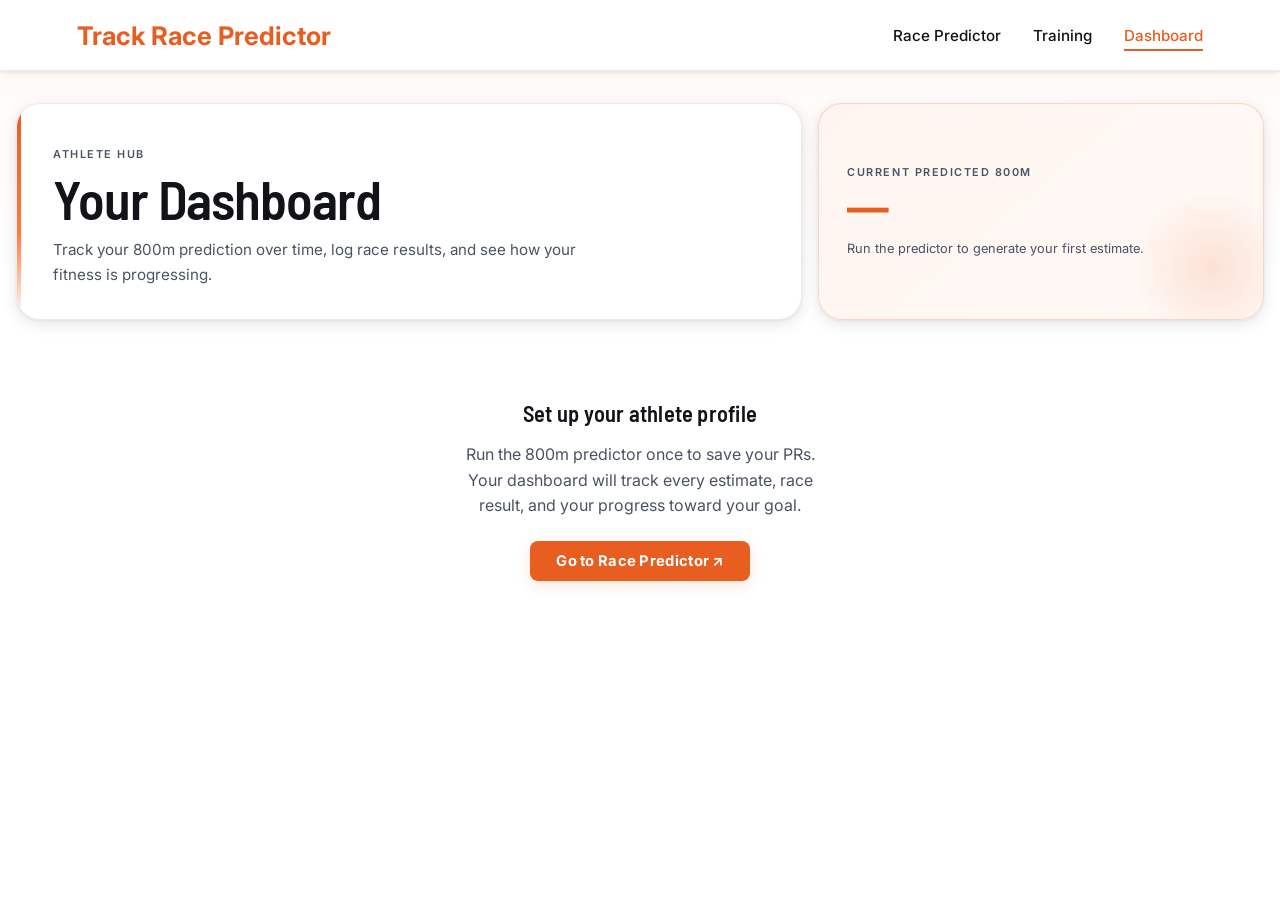
==== commit fe15bcb3: "UX rework: in-app errors, sidebar layout, presets, richer summary Error handling - New ui.js: toast " ====
--- a/dashboard.html
+++ b/dashboard.html
@@ -14,6 +14,7 @@
 <link rel="stylesheet" href="dashboard.css">
 <link rel="icon" type="image/png" sizes="64x64" href="favicon.png">
 <link rel="apple-touch-icon" href="apple-touch-icon.png">
+<script defer src="ui.js"></script>
 <script defer src="models.js"></script>
 <script defer src="dashboard.js"></script>
 <script defer src="/_vercel/insights/script.js"></script>
--- a/styles.css
+++ b/styles.css
@@ -163,7 +163,7 @@
   color: var(--text);
 }
 
-h2 { margin: 0; font-size: 1.05rem; letter-spacing: 0.01em; color: var(--text); }
+h2 { margin: 0; font-size: 1.2rem; letter-spacing: 0.01em; color: var(--text); }
 
 .eyebrow,
 .tile-label,
@@ -242,10 +242,22 @@
 }
 
 .hero-stat-card strong {
-  font-size: 2.2rem;
-  margin: 8px 0 10px;
+  font-size: 2.6rem;
+  line-height: 1;
+  margin: 8px 0 6px;
   color: var(--accent);
   letter-spacing: -0.02em;
+}
+.hero-range { font-size: 0.82rem; color: var(--text-secondary); font-family: "Courier New", monospace; margin-bottom: 8px; }
+.hero-facts { display: flex; flex-wrap: wrap; gap: 6px 14px; margin: 6px 0 10px; font-size: 0.8rem; color: var(--text-secondary); }
+.hero-facts b { color: var(--text); font-weight: 600; }
+.hero-next { display: flex; flex-wrap: wrap; gap: 12px; margin-top: 10px; padding-top: 10px; border-top: 1px solid var(--accent-border); font-size: 0.8rem; }
+.hero-next a { color: var(--accent); text-decoration: none; font-weight: 600; }
+.hero-next a:hover { text-decoration: underline; }
+.badge {
+  display: inline-block; padding: 2px 9px; border-radius: 999px;
+  font-size: 0.7rem; font-weight: 700; letter-spacing: 0.04em;
+  background: var(--accent-soft); color: var(--accent); border: 1px solid var(--accent-border);
 }
 
 .hero-stat-card p {
@@ -261,31 +273,46 @@
 .layout-grid {
   display: grid;
   grid-template-columns: 340px minmax(0, 1fr);
-  grid-template-rows: auto auto auto;
+  grid-auto-rows: auto;
   gap: 16px;
 }
 
 .card {
   border-radius: var(--radius-lg);
   background: var(--bg-base);
-  padding: 42px;
+  padding: 28px;
   min-width: 0;
 }
 
-.control-card { grid-column: 1; grid-row: 1; align-self: start; }
+/* Sidebar + content: the setup form stays sticky beside every result card */
+.control-card { grid-column: 1; grid-row: 1 / -1; align-self: start; }
+/* Only pin the form when the whole card (incl. Run button) fits below the header */
+@media (min-height: 940px) { .control-card { position: sticky; top: 84px; } }
 .sim-card     { grid-column: 2; grid-row: 1; }
-.table-card   { grid-column: 1 / -1; grid-row: 2; }
-.model-card   { grid-column: 1; grid-row: 3; }
-.graph-card   { grid-column: 2; grid-row: 3; }
-.compare-card { grid-column: 1 / -1; grid-row: 4; }
+.graph-card   { grid-column: 2; grid-row: 2; }
+.model-card   { grid-column: 2; grid-row: 3; }
+.compare-card { grid-column: 2; grid-row: 4; }
+.table-card   { grid-column: 2; grid-row: 5; }
+/* Model tiles: 5 across in the content column */
+.model-card .model-grid { grid-template-columns: repeat(5, minmax(0, 1fr)); }
+.model-card .model-tile.full { grid-column: auto; }
 
 .section-heading {
   display: flex;
   align-items: center;
+  flex-wrap: wrap;
   gap: 10px;
-  margin-bottom: 18px;
-  padding-bottom: 14px;
+  margin-bottom: 16px;
+  padding-bottom: 12px;
   border-bottom: 1px solid var(--line);
+}
+/* One-line explanation under a section title */
+.section-sub {
+  flex-basis: 100%;
+  margin: -4px 0 0 13px;
+  font-size: 0.82rem;
+  color: var(--text-secondary);
+  line-height: 1.45;
 }
 
 .section-heading::before {
@@ -321,6 +348,8 @@
 input, select, button { font: inherit; }
 
 input[type="text"],
+input[type="date"],
+input[type="number"],
 select {
   width: 100%;
   border: 1px solid var(--line-strong);
@@ -336,23 +365,56 @@
 select option { background: var(--bg-base); color: var(--text); }
 
 input[type="text"]:focus,
+input[type="date"]:focus,
+input[type="number"]:focus,
 select:focus {
   border-color: var(--accent);
   box-shadow: 0 0 0 3px var(--accent-soft);
 }
 
 .button-row { display: flex; gap: 10px; margin-top: 6px; }
+
+/* Example-athlete presets */
+.preset-row { display: flex; flex-wrap: wrap; gap: 6px; align-items: center; }
+.preset-label { font-size: 0.74rem; color: var(--text-dim); margin-right: 2px; }
+.preset-btn {
+  border: 1px solid var(--line-strong);
+  background: var(--bg-surface);
+  color: var(--text-secondary);
+  border-radius: 999px;
+  padding: 4px 11px;
+  font-size: 0.76rem;
+  font-weight: 500;
+  cursor: pointer;
+  transition: border-color 120ms, color 120ms, background 120ms;
+}
+.preset-btn:hover, .preset-btn:focus-visible { border-color: var(--accent); color: var(--accent); background: var(--accent-soft); outline: none; }
+
+/* "Example data" notice */
+.demo-note {
+  display: flex; align-items: center; gap: 8px;
+  padding: 8px 12px;
+  border-radius: var(--radius-sm);
+  background: rgba(217,119,6,0.08);
+  border: 1px solid rgba(217,119,6,0.3);
+  color: #92400e;
+  font-size: 0.8rem;
+}
+.demo-note[hidden] { display: none; }
 
 .primary-btn,
 .ghost-btn {
   border: 0;
   border-radius: var(--radius-sm);
-  padding: 11px 18px;
+  padding: 11px 14px;
+  white-space: nowrap;
   cursor: pointer;
   font-weight: 600;
   font-size: 0.9rem;
   transition: transform 140ms, box-shadow 140ms;
 }
+
+.primary-btn.danger { background: linear-gradient(135deg, var(--danger), #ef4444); box-shadow: 0 4px 14px rgba(220,38,38,0.3); }
 
 .primary-btn {
   flex: 1;
@@ -368,7 +430,7 @@
 }
 
 .ghost-btn {
-  min-width: 88px;
+  min-width: 0;
   color: var(--text-secondary);
   background: var(--bg-surface);
   border: 1px solid var(--line-strong);
@@ -946,6 +1008,9 @@
   .control-card, .sim-card, .table-card, .model-card, .graph-card, .compare-card {
     grid-column: 1; grid-row: auto;
   }
+  .control-card { position: static; }
+  .model-card .model-grid { grid-template-columns: repeat(2, minmax(0, 1fr)); }
+  .model-card .model-tile.full { grid-column: 1 / -1; }
   .compare-grid { grid-template-columns: 1fr; }
 }
 
@@ -963,7 +1028,7 @@
   .button-row      { flex-direction: column; }
   .sim-metrics     { grid-template-columns: repeat(2, 1fr); }
   .lap-strip       { grid-template-columns: 1fr; }
-  .model-grid      { grid-template-columns: 1fr; }
+  .model-grid, .model-card .model-grid { grid-template-columns: 1fr; }
   h1               { font-size: 2rem; }
 }
 /* ═══════════════════════════════════════
@@ -975,3 +1040,56 @@
   .runner-pulse, .split-pulse { display: none; }
   .track-lane { filter: none; }
 }
+
+/* ═══════════════════════════════════════
+   TOASTS
+═══════════════════════════════════════ */
+.toast-root {
+  position: fixed;
+  right: 16px; bottom: 16px;
+  display: flex; flex-direction: column; gap: 8px;
+  z-index: 3000;
+  max-width: min(420px, calc(100vw - 32px));
+  pointer-events: none;
+}
+.toast {
+  pointer-events: auto;
+  display: flex; align-items: center; gap: 10px;
+  padding: 11px 12px 11px 14px;
+  border-radius: var(--radius-md);
+  background: #1f2430;
+  color: #fff;
+  font-size: 0.86rem;
+  line-height: 1.4;
+  box-shadow: var(--shadow-lg);
+  border-left: 4px solid var(--accent);
+  animation: toast-in 220ms ease-out;
+}
+.toast-success { border-left-color: #22c55e; }
+.toast-warning { border-left-color: #f59e0b; }
+.toast-error   { border-left-color: #ef4444; }
+.toast-icon {
+  flex-shrink: 0; width: 20px; height: 20px; border-radius: 50%;
+  display: inline-flex; align-items: center; justify-content: center;
+  font-size: 0.72rem; font-weight: 700; background: rgba(255,255,255,0.14);
+}
+.toast-msg { flex: 1; }
+.toast-action {
+  background: rgba(255,255,255,0.12); border: 0; color: #fff; font: inherit; font-weight: 600;
+  padding: 5px 10px; border-radius: 6px; cursor: pointer; white-space: nowrap;
+}
+.toast-action:hover { background: rgba(255,255,255,0.22); }
+.toast-close { background: none; border: 0; color: rgba(255,255,255,0.6); cursor: pointer; font-size: 0.8rem; padding: 4px; }
+.toast-close:hover { color: #fff; }
+.toast-out { animation: toast-out 200ms ease-in forwards; }
+@keyframes toast-in  { from { opacity: 0; transform: translateY(10px); } to { opacity: 1; transform: none; } }
+@keyframes toast-out { to { opacity: 0; transform: translateY(6px); } }
+
+/* Confirm dialog (builds on .modal-*) */
+.confirm-box { width: min(440px, 100%); padding: 22px 24px 22px; }
+.confirm-actions { display: flex; justify-content: flex-end; gap: 10px; margin-top: 18px; }
+.confirm-actions .primary-btn { flex: 0 0 auto; }
+
+@media (max-width: 640px) {
+  .toast-root { right: 10px; left: 10px; bottom: 10px; max-width: none; }
+}
--- a/styles.css
+++ b/styles.css
@@ -163,7 +163,7 @@
   color: var(--text);
 }
 
-h2 { margin: 0; font-size: 1.05rem; letter-spacing: 0.01em; color: var(--text); }
+h2 { margin: 0; font-size: 1.2rem; letter-spacing: 0.01em; color: var(--text); }
 
 .eyebrow,
 .tile-label,
@@ -242,10 +242,22 @@
 }
 
 .hero-stat-card strong {
-  font-size: 2.2rem;
-  margin: 8px 0 10px;
+  font-size: 2.6rem;
+  line-height: 1;
+  margin: 8px 0 6px;
   color: var(--accent);
   letter-spacing: -0.02em;
+}
+.hero-range { font-size: 0.82rem; color: var(--text-secondary); font-family: "Courier New", monospace; margin-bottom: 8px; }
+.hero-facts { display: flex; flex-wrap: wrap; gap: 6px 14px; margin: 6px 0 10px; font-size: 0.8rem; color: var(--text-secondary); }
+.hero-facts b { color: var(--text); font-weight: 600; }
+.hero-next { display: flex; flex-wrap: wrap; gap: 12px; margin-top: 10px; padding-top: 10px; border-top: 1px solid var(--accent-border); font-size: 0.8rem; }
+.hero-next a { color: var(--accent); text-decoration: none; font-weight: 600; }
+.hero-next a:hover { text-decoration: underline; }
+.badge {
+  display: inline-block; padding: 2px 9px; border-radius: 999px;
+  font-size: 0.7rem; font-weight: 700; letter-spacing: 0.04em;
+  background: var(--accent-soft); color: var(--accent); border: 1px solid var(--accent-border);
 }
 
 .hero-stat-card p {
@@ -261,31 +273,46 @@
 .layout-grid {
   display: grid;
   grid-template-columns: 340px minmax(0, 1fr);
-  grid-template-rows: auto auto auto;
+  grid-auto-rows: auto;
   gap: 16px;
 }
 
 .card {
   border-radius: var(--radius-lg);
   background: var(--bg-base);
-  padding: 42px;
+  padding: 28px;
   min-width: 0;
 }
 
-.control-card { grid-column: 1; grid-row: 1; align-self: start; }
+/* Sidebar + content: the setup form stays sticky beside every result card */
+.control-card { grid-column: 1; grid-row: 1 / -1; align-self: start; }
+/* Only pin the form when the whole card (incl. Run button) fits below the header */
+@media (min-height: 940px) { .control-card { position: sticky; top: 84px; } }
 .sim-card     { grid-column: 2; grid-row: 1; }
-.table-card   { grid-column: 1 / -1; grid-row: 2; }
-.model-card   { grid-column: 1; grid-row: 3; }
-.graph-card   { grid-column: 2; grid-row: 3; }
-.compare-card { grid-column: 1 / -1; grid-row: 4; }
+.graph-card   { grid-column: 2; grid-row: 2; }
+.model-card   { grid-column: 2; grid-row: 3; }
+.compare-card { grid-column: 2; grid-row: 4; }
+.table-card   { grid-column: 2; grid-row: 5; }
+/* Model tiles: 5 across in the content column */
+.model-card .model-grid { grid-template-columns: repeat(5, minmax(0, 1fr)); }
+.model-card .model-tile.full { grid-column: auto; }
 
 .section-heading {
   display: flex;
   align-items: center;
+  flex-wrap: wrap;
   gap: 10px;
-  margin-bottom: 18px;
-  padding-bottom: 14px;
+  margin-bottom: 16px;
+  padding-bottom: 12px;
   border-bottom: 1px solid var(--line);
+}
+/* One-line explanation under a section title */
+.section-sub {
+  flex-basis: 100%;
+  margin: -4px 0 0 13px;
+  font-size: 0.82rem;
+  color: var(--text-secondary);
+  line-height: 1.45;
 }
 
 .section-heading::before {
@@ -321,6 +348,8 @@
 input, select, button { font: inherit; }
 
 input[type="text"],
+input[type="date"],
+input[type="number"],
 select {
   width: 100%;
   border: 1px solid var(--line-strong);
@@ -336,23 +365,56 @@
 select option { background: var(--bg-base); color: var(--text); }
 
 input[type="text"]:focus,
+input[type="date"]:focus,
+input[type="number"]:focus,
 select:focus {
   border-color: var(--accent);
   box-shadow: 0 0 0 3px var(--accent-soft);
 }
 
 .button-row { display: flex; gap: 10px; margin-top: 6px; }
+
+/* Example-athlete presets */
+.preset-row { display: flex; flex-wrap: wrap; gap: 6px; align-items: center; }
+.preset-label { font-size: 0.74rem; color: var(--text-dim); margin-right: 2px; }
+.preset-btn {
+  border: 1px solid var(--line-strong);
+  background: var(--bg-surface);
+  color: var(--text-secondary);
+  border-radius: 999px;
+  padding: 4px 11px;
+  font-size: 0.76rem;
+  font-weight: 500;
+  cursor: pointer;
+  transition: border-color 120ms, color 120ms, background 120ms;
+}
+.preset-btn:hover, .preset-btn:focus-visible { border-color: var(--accent); color: var(--accent); background: var(--accent-soft); outline: none; }
+
+/* "Example data" notice */
+.demo-note {
+  display: flex; align-items: center; gap: 8px;
+  padding: 8px 12px;
+  border-radius: var(--radius-sm);
+  background: rgba(217,119,6,0.08);
+  border: 1px solid rgba(217,119,6,0.3);
+  color: #92400e;
+  font-size: 0.8rem;
+}
+.demo-note[hidden] { display: none; }
 
 .primary-btn,
 .ghost-btn {
   border: 0;
   border-radius: var(--radius-sm);
-  padding: 11px 18px;
+  padding: 11px 14px;
+  white-space: nowrap;
   cursor: pointer;
   font-weight: 600;
   font-size: 0.9rem;
   transition: transform 140ms, box-shadow 140ms;
 }
+
+.primary-btn.danger { background: linear-gradient(135deg, var(--danger), #ef4444); box-shadow: 0 4px 14px rgba(220,38,38,0.3); }
 
 .primary-btn {
   flex: 1;
@@ -368,7 +430,7 @@
 }
 
 .ghost-btn {
-  min-width: 88px;
+  min-width: 0;
   color: var(--text-secondary);
   background: var(--bg-surface);
   border: 1px solid var(--line-strong);
@@ -946,6 +1008,9 @@
   .control-card, .sim-card, .table-card, .model-card, .graph-card, .compare-card {
     grid-column: 1; grid-row: auto;
   }
+  .control-card { position: static; }
+  .model-card .model-grid { grid-template-columns: repeat(2, minmax(0, 1fr)); }
+  .model-card .model-tile.full { grid-column: 1 / -1; }
   .compare-grid { grid-template-columns: 1fr; }
 }
 
@@ -963,7 +1028,7 @@
   .button-row      { flex-direction: column; }
   .sim-metrics     { grid-template-columns: repeat(2, 1fr); }
   .lap-strip       { grid-template-columns: 1fr; }
-  .model-grid      { grid-template-columns: 1fr; }
+  .model-grid, .model-card .model-grid { grid-template-columns: 1fr; }
   h1               { font-size: 2rem; }
 }
 /* ═══════════════════════════════════════
@@ -975,3 +1040,56 @@
   .runner-pulse, .split-pulse { display: none; }
   .track-lane { filter: none; }
 }
+
+/* ═══════════════════════════════════════
+   TOASTS
+═══════════════════════════════════════ */
+.toast-root {
+  position: fixed;
+  right: 16px; bottom: 16px;
+  display: flex; flex-direction: column; gap: 8px;
+  z-index: 3000;
+  max-width: min(420px, calc(100vw - 32px));
+  pointer-events: none;
+}
+.toast {
+  pointer-events: auto;
+  display: flex; align-items: center; gap: 10px;
+  padding: 11px 12px 11px 14px;
+  border-radius: var(--radius-md);
+  background: #1f2430;
+  color: #fff;
+  font-size: 0.86rem;
+  line-height: 1.4;
+  box-shadow: var(--shadow-lg);
+  border-left: 4px solid var(--accent);
+  animation: toast-in 220ms ease-out;
+}
+.toast-success { border-left-color: #22c55e; }
+.toast-warning { border-left-color: #f59e0b; }
+.toast-error   { border-left-color: #ef4444; }
+.toast-icon {
+  flex-shrink: 0; width: 20px; height: 20px; border-radius: 50%;
+  display: inline-flex; align-items: center; justify-content: center;
+  font-size: 0.72rem; font-weight: 700; background: rgba(255,255,255,0.14);
+}
+.toast-msg { flex: 1; }
+.toast-action {
+  background: rgba(255,255,255,0.12); border: 0; color: #fff; font: inherit; font-weight: 600;
+  padding: 5px 10px; border-radius: 6px; cursor: pointer; white-space: nowrap;
+}
+.toast-action:hover { background: rgba(255,255,255,0.22); }
+.toast-close { background: none; border: 0; color: rgba(255,255,255,0.6); cursor: pointer; font-size: 0.8rem; padding: 4px; }
+.toast-close:hover { color: #fff; }
+.toast-out { animation: toast-out 200ms ease-in forwards; }
+@keyframes toast-in  { from { opacity: 0; transform: translateY(10px); } to { opacity: 1; transform: none; } }
+@keyframes toast-out { to { opacity: 0; transform: translateY(6px); } }
+
+/* Confirm dialog (builds on .modal-*) */
+.confirm-box { width: min(440px, 100%); padding: 22px 24px 22px; }
+.confirm-actions { display: flex; justify-content: flex-end; gap: 10px; margin-top: 18px; }
+.confirm-actions .primary-btn { flex: 0 0 auto; }
+
+@media (max-width: 640px) {
+  .toast-root { right: 10px; left: 10px; bottom: 10px; max-width: none; }
+}
--- a/dashboard.css
+++ b/dashboard.css
@@ -97,18 +97,8 @@
 
 /* ── Goal card ─────────────────────────────────────────── */
 .goal-form { display: flex; gap: 8px; margin-top: 12px; }
-.goal-form input {
-  flex: 1;
-  padding: 9px 12px;
-  border: 1px solid var(--line);
-  border-radius: var(--radius-sm);
-  font-size: 0.92rem;
-  font-family: inherit;
-  background: var(--bg-surface);
-  color: var(--text);
-  transition: border-color 150ms;
-}
-.goal-form input:focus { outline: none; border-color: var(--accent); }
+.goal-form { align-items: flex-start; }
+.goal-form .log-add-btn { align-self: flex-start; }
 
 .goal-gap { margin-top: 14px; font-size: 0.88rem; color: var(--text-secondary); }
 .goal-gap strong { color: var(--text); font-size: 1.05rem; }
@@ -183,17 +173,8 @@
   font-size: 0.8rem;
   color: var(--text-secondary);
 }
-.log-form input {
-  padding: 9px 10px;
-  border: 1px solid var(--line);
-  border-radius: var(--radius-sm);
-  font-size: 0.88rem;
-  font-family: inherit;
-  background: var(--bg-surface);
-  color: var(--text);
-  transition: border-color 150ms;
-}
-.log-form input:focus { outline: none; border-color: var(--accent); }
+.log-form { align-items: start; }
+.log-form label { gap: 6px; }
 
 .log-add-btn {
   padding: 9px 16px;
@@ -206,8 +187,10 @@
   cursor: pointer;
   white-space: nowrap;
   transition: background 150ms;
-  align-self: end;
-}
+  align-self: start;
+  margin-top: 21px;   /* align with inputs under their labels */
+}
+.goal-form .log-add-btn { margin-top: 0; }
 .log-add-btn:hover { background: var(--accent-light); }
 
 .delta-pos { color: #e85d20; font-weight: 600; }
